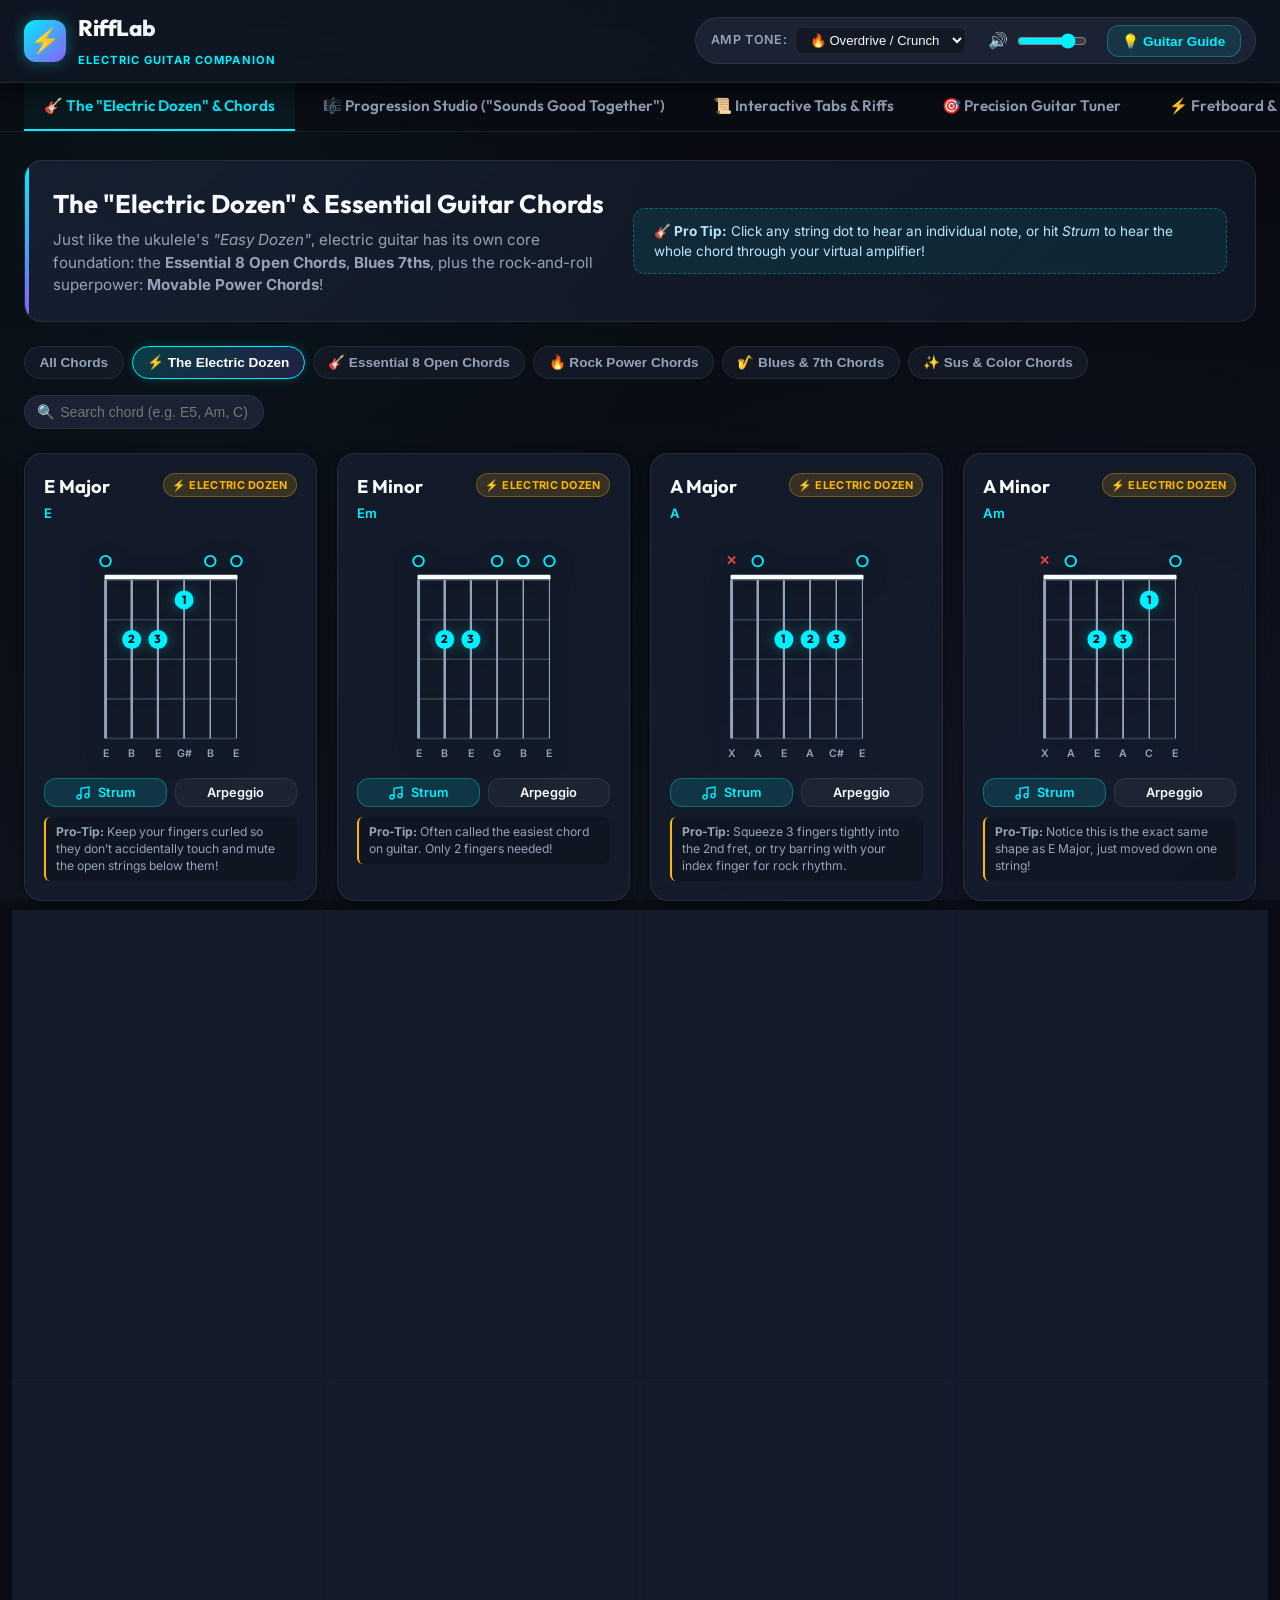
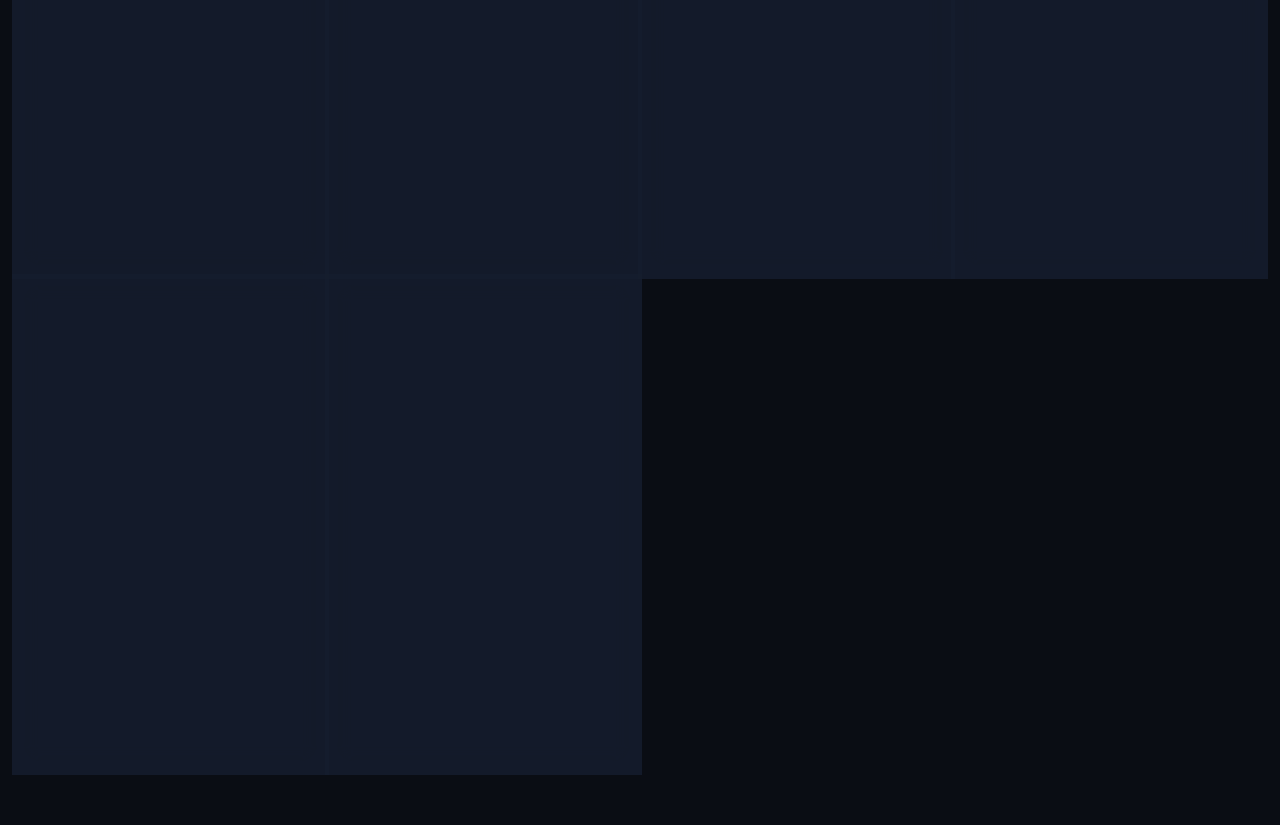
==== index.html @ b6123e8e "feat: Initial commit of RiffLab Electric Guitar Companion with chords, progressions, tabs, and tuner" ====
<!DOCTYPE html>
<html lang="en">
<head>
  <meta charset="UTF-8">
  <meta name="viewport" content="width=device-width, initial-scale=1.0">
  <title>RiffLab - Electric Guitar Companion | Chords, Progressions, Tabs & Tuner</title>
  <meta name="description" content="Interactive Electric Guitar companion for beginners. Learn the Electric Dozen, rock power chords, chord progressions, interactive tabs, and use the real-time guitar tuner.">

  <!-- Stylesheets -->
  <link rel="stylesheet" href="css/main.css">
  <link rel="stylesheet" href="css/fretboard.css">
  <link rel="stylesheet" href="css/tuner.css">
  <link rel="stylesheet" href="css/tab-player.css">

  <!-- Favicon / App Icon -->
  <link rel="icon" href="data:image/svg+xml,<svg xmlns=%22http://www.w3.org/2000/svg%22 viewBox=%220 0 100 100%22><text y=%22.9em%22 font-size=%2290%22>🎸</text></svg>">
</head>
<body>

  <!-- Top App Header / Amp Control Bar -->
  <header class="app-header">
    <div class="header-container">
      <div class="brand-group">
        <div class="brand-icon">⚡</div>
        <div class="brand-text">
          <h1>RiffLab</h1>
          <span class="brand-badge">Electric Guitar Companion</span>
        </div>
      </div>

      <!-- Virtual Amp & Sound Controls -->
      <div class="amp-control-panel">
        <div class="amp-control-item">
          <label for="amp-tone-select" class="amp-label">Amp Tone:</label>
          <select id="amp-tone-select" class="amp-select" title="Switch Guitar Sound">
            <option value="overdrive">🔥 Overdrive / Crunch</option>
            <option value="clean">✨ Clean Electric</option>
            <option value="acoustic">🪵 Acoustic Pluck</option>
          </select>
        </div>

        <div class="vol-control-item">
          <button id="btn-master-mute" class="btn-icon-mute" title="Mute Sound">🔊</button>
          <input type="range" id="master-vol-slider" min="0" max="1" step="0.05" value="0.8" class="vol-slider" title="Master Volume">
        </div>

        <button id="btn-open-theory-guide" class="header-action-btn" title="Open Electric Guitar Guide">
          💡 Guitar Guide
        </button>
      </div>
    </div>
  </header>

  <!-- Navigation Tab Bar -->
  <nav class="app-nav-bar" aria-label="Main Navigation">
    <div class="nav-container">
      <button class="nav-tab-btn active" data-target="section-chords">
        🎸 The "Electric Dozen" & Chords
      </button>
      <button class="nav-tab-btn" data-target="section-progressions">
        🎼 Progression Studio ("Sounds Good Together")
      </button>
      <button class="nav-tab-btn" data-target="section-tabs">
        📜 Interactive Tabs & Riffs
      </button>
      <button class="nav-tab-btn" data-target="section-tuner">
        🎯 Precision Guitar Tuner
      </button>
      <button class="nav-tab-btn" data-target="section-fretboard">
        ⚡ Fretboard & Pentatonic Lead
      </button>
    </div>
  </nav>

  <!-- Main Content Area -->
  <main class="app-main">

    <!-- =========================================================
         SECTION 1: CHORD LIBRARY & THE ELECTRIC DOZEN
         ========================================================= -->
    <section id="section-chords" class="app-section active">
      <div class="section-banner">
        <div class="banner-content">
          <h2>The "Electric Dozen" & Essential Guitar Chords</h2>
          <p>
            Just like the ukulele's <em>"Easy Dozen"</em>, electric guitar has its own core foundation: the <strong>Essential 8 Open Chords</strong>, <strong>Blues 7ths</strong>, plus the rock-and-roll superpower: <strong>Movable Power Chords</strong>!
          </p>
        </div>
        <div class="banner-highlight">
          <strong>🎸 Pro Tip:</strong> Click any string dot to hear an individual note, or hit <em>Strum</em> to hear the whole chord through your virtual amplifier!
        </div>
      </div>

      <!-- Filter Toolbar -->
      <div class="filter-toolbar">
        <div class="filter-chips-wrap" id="chord-filter-chips">
          <!-- Filter chips dynamically populated -->
        </div>

        <div class="search-box-wrap">
          <span class="search-icon">🔍</span>
          <input type="text" id="chord-search-input" class="search-input" placeholder="Search chord (e.g. E5, Am, C)...">
        </div>
      </div>

      <!-- Chords Grid -->
      <div class="chords-grid" id="chords-grid">
        <!-- Chord cards rendered dynamically -->
      </div>
    </section>

    <!-- =========================================================
         SECTION 2: CHORD PROGRESSION STUDIO
         ========================================================= -->
    <section id="section-progressions" class="app-section">
      <div class="section-banner">
        <div class="banner-content">
          <h2>Chord Progression Studio: "Sounds Good Together"</h2>
          <p>
            Discover why chords flow naturally into each other. Play along with drum backing beats, follow the animated strumming rhythm guide, or build your own custom hit song progression!
          </p>
        </div>
      </div>

      <div id="progression-studio-container">
        <!-- Rendered by ProgressionPlayer component -->
      </div>
    </section>

    <!-- =========================================================
         SECTION 3: INTERACTIVE TABS & RIFFS
         ========================================================= -->
    <section id="section-tabs" class="app-section">
      <div class="section-banner">
        <div class="banner-content">
          <h2>Interactive Tablature & Riff Trainer</h2>
          <p>
            Learn iconic electric guitar riffs note by note. Follow the scrolling playhead, adjust practice speed (0.5x, 0.75x, 1x), loop tricky parts, or write your own custom tabs!
          </p>
        </div>
      </div>

      <div id="tab-viewer-container">
        <!-- Rendered by TabViewer component -->
      </div>
    </section>

    <!-- =========================================================
         SECTION 4: PRECISION GUITAR TUNER
         ========================================================= -->
    <section id="section-tuner" class="app-section">
      <div class="section-banner">
        <div class="banner-content">
          <h2>Precision Guitar Tuner (Microphone & Reference Pitch)</h2>
          <p>
            Tune your electric guitar in real time using your microphone, or click any peg on the virtual headstock to tune by ear with studio reference tones.
          </p>
        </div>
      </div>

      <div id="tuner-container">
        <!-- Rendered by TunerUI component -->
      </div>
    </section>

    <!-- =========================================================
         SECTION 5: FRETBOARD & PENTATONIC LEAD
         ========================================================= -->
    <section id="section-fretboard" class="app-section">
      <div class="section-banner">
        <div class="banner-content">
          <h2>Fretboard Explorer & Minor Pentatonic Solo Visualizer</h2>
          <p>
            Explore all 22 frets on the electric guitar neck. Learn <strong>Minor Pentatonic Box 1</strong>—the single scale pattern used in 90% of classic rock solos! Click any fret to play notes instantly.
          </p>
        </div>
      </div>

      <div id="fretboard-container">
        <!-- Rendered by FretboardView component -->
      </div>
    </section>

  </main>

  <!-- Educational Guide Modal -->
  <dialog id="theory-guide-modal" class="modal-dialog">
    <div class="modal-content">
      <div class="modal-header">
        <h3>⚡ The Beginner Electric Guitar Playbook</h3>
        <button id="btn-close-modal" class="btn-close" aria-label="Close modal">✕</button>
      </div>

      <div class="guide-section">
        <h4>1. What is the "Easy Dozen" for Guitar?</h4>
        <p>
          In ukulele, the <em>"Easy Dozen"</em> teaches open chords to play thousands of songs. On guitar, the foundation is:
        </p>
        <ul>
          <li><strong>The 8 Open Foundation Chords ("The Big 8")</strong>: E Major, E Minor, A Major, A Minor, D Major, D Minor, C Major, and G Major.</li>
          <li><strong>The 4 Essential Dominant 7ths</strong>: E7, A7, D7, and B7 (the heartbeat of blues and classic rock).</li>
        </ul>
      </div>

      <div class="guide-section">
        <h4>2. The Electric Guitar Secret Weapon: Power Chords (5 Chords)</h4>
        <p>
          Unlike acoustic or ukulele, electric guitar has <strong>Power Chords (E5, A5, D5, G5, C5, F5)</strong>. They only contain the Root and 5th note (no major/minor third), which means:
        </p>
        <ul>
          <li>You only need <strong>2 fingers</strong>!</li>
          <li>They NEVER clash with distortion or overdrive.</li>
          <li>They are <strong>movable shapes</strong>: slide the same shape up and down the neck to play Green Day, AC/DC, Nirvana, and Foo Fighters instantly.</li>
        </ul>
      </div>

      <div class="guide-section">
        <h4>3. Why Chords Sound Good Together (The Roman Numeral Secret)</h4>
        <p>
          Chords work together like a story:
        </p>
        <ul>
          <li><strong>I (The Tonic / "Home")</strong>: The starting ground (e.g. G in Key of G). Feels complete and safe.</li>
          <li><strong>IV (The Subdominant / "The Journey")</strong>: Lifts energy and moves away from home (e.g. C).</li>
          <li><strong>V (The Dominant / "The Tension")</strong>: Creates a strong magnetic pull that wants to snap back Home (e.g. D).</li>
          <li><strong>vi (The Minor / "The Emotion")</strong>: Adds mystery, moodiness, and soul (e.g. Em).</li>
        </ul>
      </div>

      <div class="guide-section">
        <h4>4. How to Host on GitHub Pages</h4>
        <p>
          This entire app is 100% static HTML, CSS, and modern JavaScript modules. To host it:
        </p>
        <ul>
          <li>Push this repository to GitHub.</li>
          <li>Go to <strong>Settings → Pages</strong> in your GitHub repo.</li>
          <li>Select the <strong>main</strong> branch (root <code>/</code>) and click <strong>Save</strong>.</li>
          <li>Your app will be live worldwide in seconds!</li>
        </ul>
      </div>
    </div>
  </dialog>

  <!-- App Entry Point (ES Module) -->
  <script type="module" src="js/app.js"></script>
</body>
</html>
---- css/main.css ----
/**
 * RiffLab - Electric Guitar Companion Design System
 * Cyber-Rock Studio Dark Theme
 */

@import url('https://fonts.googleapis.com/css2?family=Outfit:wght@400;500;600;700;800&family=Inter:wght@300;400;500;600;700&display=swap');

:root {
  /* Color Palette */
  --bg-primary: #0a0d14;
  --bg-secondary: #121824;
  --bg-card: rgba(22, 30, 46, 0.85);
  --bg-card-hover: rgba(30, 41, 63, 0.95);
  --bg-glass: rgba(18, 24, 38, 0.75);
  --bg-input: #1a2233;

  --color-text-primary: #f8fafc;
  --color-text-secondary: #94a3b8;
  --color-text-muted: #64748b;

  --accent-cyan: #00f0ff;
  --accent-cyan-glow: rgba(0, 240, 255, 0.35);
  --accent-amber: #ffb703;
  --accent-amber-glow: rgba(255, 183, 3, 0.35);
  --accent-pink: #ff0055;
  --accent-purple: #8b5cf6;
  --accent-green: #10b981;
  --accent-green-glow: rgba(16, 185, 129, 0.45);

  --color-border: rgba(255, 255, 255, 0.08);
  --color-border-hover: rgba(0, 240, 255, 0.4);
  --color-border-fret: #334155;
  --color-string: #94a3b8;

  /* Typography */
  --font-display: 'Outfit', sans-serif;
  --font-body: 'Inter', sans-serif;

  /* Radii & Shadows */
  --radius-sm: 6px;
  --radius-md: 12px;
  --radius-lg: 18px;
  --radius-xl: 24px;
  --radius-pill: 9999px;

  --shadow-sm: 0 2px 8px rgba(0, 0, 0, 0.4);
  --shadow-md: 0 8px 24px rgba(0, 0, 0, 0.5);
  --shadow-lg: 0 16px 40px rgba(0, 0, 0, 0.7);
  --shadow-neon: 0 0 20px var(--accent-cyan-glow);
}

/* Reset & Base */
*, *::before, *::after {
  box-sizing: border-box;
  margin: 0;
  padding: 0;
}

body {
  font-family: var(--font-body);
  background-color: var(--bg-primary);
  color: var(--color-text-primary);
  line-height: 1.5;
  min-height: 100vh;
  background-image: 
    radial-gradient(circle at 15% 15%, rgba(0, 240, 255, 0.04) 0%, transparent 40%),
    radial-gradient(circle at 85% 85%, rgba(139, 92, 246, 0.04) 0%, transparent 40%),
    linear-gradient(180deg, #07090e 0%, #0d121c 100%);
  background-attachment: fixed;
  overflow-x: hidden;
}

/* App Header & Amp Bar */
.app-header {
  background: var(--bg-glass);
  backdrop-filter: blur(16px);
  -webkit-backdrop-filter: blur(16px);
  border-bottom: 1px solid var(--color-border);
  position: sticky;
  top: 0;
  z-index: 100;
  box-shadow: var(--shadow-md);
}

.header-container {
  max-width: 1400px;
  margin: 0 auto;
  padding: 0.75rem 1.5rem;
  display: flex;
  align-items: center;
  justify-content: space-between;
  gap: 1rem;
}

.brand-group {
  display: flex;
  align-items: center;
  gap: 0.75rem;
  text-decoration: none;
}

.brand-icon {
  width: 42px;
  height: 42px;
  background: linear-gradient(135deg, var(--accent-cyan), var(--accent-purple));
  border-radius: var(--radius-md);
  display: flex;
  align-items: center;
  justify-content: center;
  font-size: 1.5rem;
  box-shadow: 0 0 15px var(--accent-cyan-glow);
}

.brand-text h1 {
  font-family: var(--font-display);
  font-size: 1.4rem;
  font-weight: 800;
  letter-spacing: -0.02em;
  background: linear-gradient(90deg, #ffffff, #cbd5e1);
  -webkit-background-clip: text;
  -webkit-text-fill-color: transparent;
}

.brand-badge {
  font-size: 0.7rem;
  text-transform: uppercase;
  letter-spacing: 0.1em;
  font-weight: 700;
  color: var(--accent-cyan);
}

/* Amp Settings Bar */
.amp-control-panel {
  display: flex;
  align-items: center;
  gap: 1.25rem;
  background: var(--bg-input);
  padding: 0.4rem 0.9rem;
  border-radius: var(--radius-pill);
  border: 1px solid var(--color-border);
}

.amp-control-item {
  display: flex;
  align-items: center;
  gap: 0.5rem;
}

.amp-label {
  font-size: 0.78rem;
  font-weight: 600;
  color: var(--color-text-secondary);
  text-transform: uppercase;
  letter-spacing: 0.05em;
}

.amp-select {
  background: var(--bg-secondary);
  color: var(--color-text-primary);
  border: 1px solid var(--color-border);
  padding: 0.25rem 0.6rem;
  border-radius: var(--radius-sm);
  font-size: 0.82rem;
  font-weight: 500;
  cursor: pointer;
  outline: none;
}

.amp-select:focus {
  border-color: var(--accent-cyan);
}

.vol-control-item {
  display: flex;
  align-items: center;
  gap: 0.4rem;
}

.vol-slider {
  width: 70px;
  accent-color: var(--accent-cyan);
  cursor: pointer;
}

.btn-icon-mute {
  background: none;
  border: none;
  cursor: pointer;
  font-size: 1rem;
  padding: 2px;
}

.header-action-btn {
  display: flex;
  align-items: center;
  gap: 0.4rem;
  background: rgba(0, 240, 255, 0.1);
  color: var(--accent-cyan);
  border: 1px solid rgba(0, 240, 255, 0.3);
  padding: 0.45rem 0.9rem;
  border-radius: var(--radius-md);
  font-size: 0.85rem;
  font-weight: 600;
  cursor: pointer;
  transition: all 0.2s ease;
}

.header-action-btn:hover {
  background: rgba(0, 240, 255, 0.2);
  transform: translateY(-1px);
}

/* Main Navigation Tabs */
.app-nav-bar {
  background: rgba(10, 13, 20, 0.9);
  border-bottom: 1px solid var(--color-border);
}

.nav-container {
  max-width: 1400px;
  margin: 0 auto;
  padding: 0 1.5rem;
  display: flex;
  gap: 0.5rem;
  overflow-x: auto;
  scrollbar-width: none;
}

.nav-container::-webkit-scrollbar {
  display: none;
}

.nav-tab-btn {
  display: flex;
  align-items: center;
  gap: 0.5rem;
  padding: 0.85rem 1.25rem;
  background: none;
  border: none;
  border-bottom: 2px solid transparent;
  color: var(--color-text-secondary);
  font-family: var(--font-display);
  font-size: 0.95rem;
  font-weight: 600;
  cursor: pointer;
  white-space: nowrap;
  transition: all 0.2s ease;
}

.nav-tab-btn:hover {
  color: var(--color-text-primary);
  background: rgba(255, 255, 255, 0.02);
}

.nav-tab-btn.active {
  color: var(--accent-cyan);
  border-bottom-color: var(--accent-cyan);
  background: rgba(0, 240, 255, 0.05);
}

/* App Main Content Container */
.app-main {
  max-width: 1400px;
  margin: 0 auto;
  padding: 1.75rem 1.5rem 4rem;
}

/* Sections visibility */
.app-section {
  display: none;
  animation: fadeIn 0.25s ease-out;
}

.app-section.active {
  display: block;
}

@keyframes fadeIn {
  from { opacity: 0; transform: translateY(6px); }
  to { opacity: 1; transform: translateY(0); }
}

/* Section Headers */
.section-banner {
  background: linear-gradient(135deg, rgba(30, 41, 63, 0.6) 0%, rgba(18, 24, 38, 0.8) 100%);
  border: 1px solid var(--color-border);
  border-radius: var(--radius-lg);
  padding: 1.5rem 1.75rem;
  margin-bottom: 1.5rem;
  display: flex;
  align-items: center;
  justify-content: space-between;
  gap: 1.5rem;
  position: relative;
  overflow: hidden;
}

.section-banner::before {
  content: '';
  position: absolute;
  top: 0;
  left: 0;
  width: 4px;
  height: 100%;
  background: linear-gradient(180deg, var(--accent-cyan), var(--accent-purple));
}

.banner-content h2 {
  font-family: var(--font-display);
  font-size: 1.6rem;
  font-weight: 700;
  margin-bottom: 0.35rem;
}

.banner-content p {
  color: var(--color-text-secondary);
  font-size: 0.95rem;
  max-width: 800px;
}

.banner-highlight {
  background: rgba(0, 240, 255, 0.08);
  border: 1px dashed rgba(0, 240, 255, 0.3);
  border-radius: var(--radius-md);
  padding: 0.75rem 1.25rem;
  font-size: 0.85rem;
  color: #bae6fd;
  min-width: 260px;
}

/* Filter Bar & Chips */
.filter-toolbar {
  display: flex;
  flex-wrap: wrap;
  align-items: center;
  justify-content: space-between;
  gap: 1rem;
  margin-bottom: 1.5rem;
}

.filter-chips-wrap {
  display: flex;
  flex-wrap: wrap;
  gap: 0.5rem;
}

.filter-chip {
  background: var(--bg-secondary);
  border: 1px solid var(--color-border);
  color: var(--color-text-secondary);
  padding: 0.45rem 0.9rem;
  border-radius: var(--radius-pill);
  font-size: 0.85rem;
  font-weight: 600;
  cursor: pointer;
  transition: all 0.2s ease;
}

.filter-chip:hover {
  background: var(--bg-card-hover);
  color: var(--color-text-primary);
}

.filter-chip.active {
  background: linear-gradient(135deg, rgba(0, 240, 255, 0.2), rgba(139, 92, 246, 0.2));
  border-color: var(--accent-cyan);
  color: #ffffff;
  box-shadow: 0 0 10px rgba(0, 240, 255, 0.2);
}

.search-box-wrap {
  position: relative;
  min-width: 240px;
}

.search-input {
  width: 100%;
  background: var(--bg-input);
  border: 1px solid var(--color-border);
  color: var(--color-text-primary);
  padding: 0.5rem 1rem 0.5rem 2.2rem;
  border-radius: var(--radius-pill);
  font-size: 0.88rem;
  outline: none;
  transition: border-color 0.2s;
}

.search-input:focus {
  border-color: var(--accent-cyan);
}

.search-icon {
  position: absolute;
  left: 0.8rem;
  top: 50%;
  transform: translateY(-50%);
  color: var(--color-text-muted);
  font-size: 0.9rem;
}

/* Chords Grid */
.chords-grid {
  display: grid;
  grid-template-columns: repeat(auto-fill, minmax(250px, 1fr));
  gap: 1.25rem;
}

/* Chord Card */
.chord-card {
  background: var(--bg-card);
  backdrop-filter: blur(8px);
  border: 1px solid var(--color-border);
  border-radius: var(--radius-lg);
  padding: 1.2rem;
  display: flex;
  flex-direction: column;
  align-items: center;
  transition: all 0.25s cubic-bezier(0.2, 0.8, 0.2, 1);
  box-shadow: var(--shadow-sm);
  position: relative;
  cursor: pointer;
}

.chord-card:hover {
  transform: translateY(-4px);
  border-color: var(--color-border-hover);
  box-shadow: var(--shadow-md), 0 0 15px rgba(0, 240, 255, 0.15);
  background: var(--bg-card-hover);
}

.chord-card.active-strum {
  border-color: var(--accent-cyan);
  box-shadow: 0 0 25px var(--accent-cyan-glow);
  transform: scale(1.02);
}

.chord-card-header {
  width: 100%;
  display: flex;
  align-items: flex-start;
  justify-content: space-between;
  margin-bottom: 0.75rem;
}

.chord-name {
  font-family: var(--font-display);
  font-size: 1.15rem;
  font-weight: 700;
  color: var(--color-text-primary);
}

.chord-short-name {
  font-size: 0.82rem;
  color: var(--accent-cyan);
  font-weight: 600;
}

.chord-tags {
  display: flex;
  gap: 0.3rem;
  flex-wrap: wrap;
}

.badge {
  font-size: 0.68rem;
  font-weight: 700;
  padding: 0.2rem 0.5rem;
  border-radius: var(--radius-pill);
  text-transform: uppercase;
  letter-spacing: 0.03em;
}

.badge-dozen {
  background: rgba(255, 183, 3, 0.15);
  color: var(--accent-amber);
  border: 1px solid rgba(255, 183, 3, 0.3);
}

.badge-power {
  background: rgba(255, 0, 85, 0.15);
  color: var(--accent-pink);
  border: 1px solid rgba(255, 0, 85, 0.3);
}

.badge-key {
  background: rgba(0, 240, 255, 0.15);
  color: var(--accent-cyan);
  border: 1px solid rgba(0, 240, 255, 0.3);
}

.badge-difficulty {
  background: rgba(139, 92, 246, 0.15);
  color: var(--accent-purple);
  border: 1px solid rgba(139, 92, 246, 0.3);
}

.chord-svg-container {
  width: 100%;
  display: flex;
  justify-content: center;
  padding: 0.25rem 0;
}

.chord-card-footer {
  width: 100%;
  margin-top: 0.75rem;
  display: flex;
  flex-direction: column;
  gap: 0.6rem;
}

.chord-actions {
  display: flex;
  gap: 0.5rem;
}

.chord-actions .btn {
  flex: 1;
}

.chord-tip {
  font-size: 0.76rem;
  color: var(--color-text-secondary);
  line-height: 1.4;
  background: rgba(0, 0, 0, 0.2);
  padding: 0.4rem 0.6rem;
  border-radius: var(--radius-sm);
  border-left: 2px solid var(--accent-amber);
}

/* Common Button Styles */
.btn {
  display: inline-flex;
  align-items: center;
  justify-content: center;
  gap: 0.45rem;
  padding: 0.5rem 1rem;
  border-radius: var(--radius-md);
  font-family: var(--font-body);
  font-size: 0.88rem;
  font-weight: 600;
  border: 1px solid transparent;
  cursor: pointer;
  transition: all 0.2s cubic-bezier(0.2, 0.8, 0.2, 1);
  outline: none;
}

.btn:active {
  transform: scale(0.97);
}

.btn-primary {
  background: linear-gradient(135deg, var(--accent-cyan), #0284c7);
  color: #031326;
  font-weight: 700;
  box-shadow: 0 4px 15px rgba(0, 240, 255, 0.3);
}

.btn-primary:hover {
  filter: brightness(1.1);
  box-shadow: 0 6px 20px rgba(0, 240, 255, 0.45);
}

.btn-danger {
  background: linear-gradient(135deg, #ef4444, #b91c1c);
  color: #ffffff;
  box-shadow: 0 4px 15px rgba(239, 68, 68, 0.3);
}

.btn-outline {
  background: rgba(255, 255, 255, 0.04);
  border-color: var(--color-border);
  color: var(--color-text-primary);
}

.btn-outline:hover {
  background: rgba(255, 255, 255, 0.08);
  border-color: var(--accent-cyan);
}

.btn-sm {
  padding: 0.35rem 0.75rem;
  font-size: 0.8rem;
}

.btn-lg {
  padding: 0.75rem 1.5rem;
  font-size: 1rem;
}

.btn-xs {
  padding: 0.2rem 0.5rem;
  font-size: 0.72rem;
  border-radius: var(--radius-sm);
}

.btn-strum {
  background: rgba(0, 240, 255, 0.12);
  color: var(--accent-cyan);
  border-color: rgba(0, 240, 255, 0.3);
}

.btn-strum:hover {
  background: rgba(0, 240, 255, 0.25);
  box-shadow: 0 0 10px rgba(0, 240, 255, 0.3);
}

/* Modal Dialog */
.modal-dialog {
  background: var(--bg-secondary);
  color: var(--color-text-primary);
  border: 1px solid var(--color-border);
  border-radius: var(--radius-xl);
  padding: 0;
  max-width: 720px;
  width: 90%;
  margin: auto;
  box-shadow: var(--shadow-lg);
  outline: none;
}

.modal-dialog::backdrop {
  background: rgba(5, 8, 14, 0.8);
  backdrop-filter: blur(8px);
}

.modal-content {
  padding: 2rem;
  max-height: 80vh;
  overflow-y: auto;
}

.modal-header {
  display: flex;
  justify-content: space-between;
  align-items: center;
  margin-bottom: 1.5rem;
  border-bottom: 1px solid var(--color-border);
  padding-bottom: 1rem;
}

.modal-header h3 {
  font-family: var(--font-display);
  font-size: 1.4rem;
}

.btn-close {
  background: none;
  border: none;
  color: var(--color-text-muted);
  font-size: 1.4rem;
  cursor: pointer;
}

.guide-section {
  margin-bottom: 1.5rem;
}

.guide-section h4 {
  font-family: var(--font-display);
  color: var(--accent-cyan);
  font-size: 1.1rem;
  margin-bottom: 0.5rem;
}

.guide-section p, .guide-section li {
  color: var(--color-text-secondary);
  font-size: 0.92rem;
  margin-bottom: 0.5rem;
}

.guide-section ul {
  padding-left: 1.25rem;
}

/* Empty state */
.empty-state {
  grid-column: 1 / -1;
  text-align: center;
  padding: 3rem 1rem;
  color: var(--color-text-muted);
  background: var(--bg-card);
  border: 1px dashed var(--color-border);
  border-radius: var(--radius-lg);
}

/* Responsive adjustments */
@media (max-width: 900px) {
  .header-container {
    flex-direction: column;
    align-items: stretch;
  }
  .amp-control-panel {
    justify-content: space-between;
  }
  .section-banner {
    flex-direction: column;
    align-items: stretch;
  }
}
---- css/fretboard.css ----
/**
 * Fretboard & Chord SVG Styling
 */

/* Chord SVG Styles */
.chord-svg {
  width: 100%;
  max-width: 190px;
  height: auto;
  overflow: visible;
  filter: drop-shadow(0 4px 10px rgba(0, 0, 0, 0.4));
  user-select: none;
}

.fret-num-label {
  fill: var(--accent-cyan);
  font-family: var(--font-display);
  font-size: 11px;
  font-weight: 700;
}

.mute-indicator {
  fill: #ef4444;
  font-size: 12px;
  font-weight: 700;
}

.open-indicator {
  fill: none;
  stroke: var(--accent-cyan);
  stroke-width: 1.8;
  cursor: pointer;
  transition: all 0.2s;
}

.open-indicator:hover {
  fill: var(--accent-cyan);
}

.string-line {
  transition: stroke 0.2s;
}

.dot-group {
  cursor: pointer;
}

.finger-dot {
  fill: var(--accent-cyan);
  filter: drop-shadow(0 0 6px var(--accent-cyan-glow));
  transition: transform 0.2s, fill 0.2s;
}

.dot-group:hover .finger-dot {
  fill: #38bdf8;
  transform: scale(1.15);
  transform-origin: center;
}

.root-dot {
  fill: var(--accent-amber);
  filter: drop-shadow(0 0 8px var(--accent-amber-glow));
}

.dot-label {
  fill: #031326;
  font-family: var(--font-display);
  font-size: 11px;
  font-weight: 800;
  pointer-events: none;
}

.bottom-note-label {
  fill: var(--color-text-secondary);
  font-family: var(--font-body);
  font-size: 10px;
  font-weight: 600;
}

.pulse-pluck {
  animation: pluckGlow 0.3s ease-out;
}

@keyframes pluckGlow {
  0% { transform: scale(1.35); fill: #ffffff; }
  100% { transform: scale(1); }
}

/* Fretboard Studio Styles */
.fretboard-studio-wrapper {
  background: var(--bg-card);
  border: 1px solid var(--color-border);
  border-radius: var(--radius-xl);
  padding: 1.5rem;
  box-shadow: var(--shadow-md);
}

.fretboard-controls {
  display: flex;
  flex-wrap: wrap;
  gap: 1.5rem;
  margin-bottom: 1.25rem;
}

.fretboard-controls .control-item {
  display: flex;
  flex-direction: column;
  gap: 0.4rem;
}

.fretboard-tip-card {
  background: linear-gradient(135deg, rgba(0, 240, 255, 0.08), rgba(139, 92, 246, 0.08));
  border: 1px solid rgba(0, 240, 255, 0.2);
  border-radius: var(--radius-md);
  padding: 1rem 1.25rem;
  margin-bottom: 1.5rem;
}

.fretboard-tip-card h4 {
  color: var(--accent-cyan);
  font-family: var(--font-display);
  font-size: 1rem;
  margin-bottom: 0.25rem;
}

.fretboard-tip-card p {
  color: var(--color-text-secondary);
  font-size: 0.88rem;
}

.fretboard-scroll-wrap {
  overflow-x: auto;
  padding-bottom: 1rem;
  scrollbar-width: thin;
  scrollbar-color: var(--accent-cyan) var(--bg-secondary);
}

.fretboard-neck {
  min-width: 960px;
  background: linear-gradient(180deg, #1c1917 0%, #292524 50%, #1c1917 100%);
  border-top: 2px solid #57534e;
  border-bottom: 2px solid #57534e;
  border-radius: var(--radius-md);
  box-shadow: inset 0 0 20px rgba(0, 0, 0, 0.8), var(--shadow-md);
  padding: 0.5rem 0 1rem;
  position: relative;
  user-select: none;
}

.fret-number-row {
  display: flex;
  margin-bottom: 0.5rem;
  border-bottom: 1px dashed rgba(255, 255, 255, 0.1);
  padding-bottom: 0.3rem;
}

.fret-num-col {
  flex: 1;
  text-align: center;
  font-size: 0.78rem;
  font-weight: 700;
  color: var(--color-text-muted);
  font-family: var(--font-display);
}

.open-col-header {
  flex: 0 0 65px;
  color: var(--accent-cyan);
}

.fret-string-row {
  display: flex;
  height: 44px;
  position: relative;
  align-items: center;
}

/* Horizontal string metal wire */
.fret-string-row::before {
  content: '';
  position: absolute;
  top: 50%;
  left: 0;
  right: 0;
  height: 2px;
  background: linear-gradient(90deg, #94a3b8, #cbd5e1, #94a3b8);
  box-shadow: 0 1px 3px rgba(0, 0, 0, 0.6);
  z-index: 1;
  pointer-events: none;
}

.fret-cell {
  flex: 1;
  height: 100%;
  border-right: 3px solid #78716c; /* Fret wire */
  position: relative;
  display: flex;
  align-items: center;
  justify-content: center;
  cursor: pointer;
  transition: background 0.15s;
}

.fret-cell:hover {
  background: rgba(255, 255, 255, 0.05);
}

.fret-0-nut {
  flex: 0 0 65px;
  border-right: 6px solid #e2e8f0; /* Bone Nut */
  background: rgba(0, 0, 0, 0.3);
}

.fret-inlay-dot {
  position: absolute;
  width: 12px;
  height: 12px;
  background: rgba(255, 255, 255, 0.2);
  border-radius: 50%;
  z-index: 0;
  pointer-events: none;
}

.fret-inlay-dot.double-dot {
  width: 10px;
  height: 10px;
}

.fret-note-marker {
  width: 28px;
  height: 28px;
  border-radius: 50%;
  display: flex;
  align-items: center;
  justify-content: center;
  font-family: var(--font-display);
  font-size: 0.75rem;
  font-weight: 800;
  z-index: 3;
  box-shadow: 0 2px 8px rgba(0, 0, 0, 0.5);
  transition: transform 0.2s cubic-bezier(0.2, 0.8, 0.2, 1);
  background: #334155;
  color: #ffffff;
}

.fret-cell:hover .fret-note-marker {
  transform: scale(1.2);
}

.pentatonic-marker {
  background: linear-gradient(135deg, var(--accent-cyan), #0284c7);
  color: #031326;
  box-shadow: 0 0 10px var(--accent-cyan-glow);
}

.root-marker {
  background: linear-gradient(135deg, var(--accent-amber), #ea580c);
  color: #031326;
  box-shadow: 0 0 12px var(--accent-amber-glow);
}

.fret-plucked {
  animation: fretPulse 0.3s ease-out;
}

@keyframes fretPulse {
  0% { background: rgba(0, 240, 255, 0.4); }
  100% { background: transparent; }
}
---- css/tuner.css ----
/**
 * Precision Guitar Tuner & Reference Tones Styling
 */

.tuner-wrapper {
  background: var(--bg-card);
  border: 1px solid var(--color-border);
  border-radius: var(--radius-xl);
  padding: 2rem;
  box-shadow: var(--shadow-md);
}

.tuner-header {
  display: flex;
  flex-wrap: wrap;
  align-items: center;
  justify-content: space-between;
  gap: 1.25rem;
  margin-bottom: 2rem;
}

.tuner-preset-group {
  display: flex;
  align-items: center;
  gap: 0.75rem;
}

.tuner-preset-group .form-select {
  background: var(--bg-input);
  color: var(--color-text-primary);
  border: 1px solid var(--color-border);
  padding: 0.55rem 1rem;
  border-radius: var(--radius-md);
  font-size: 0.95rem;
  font-weight: 600;
  outline: none;
}

.tuner-preset-group .form-select:focus {
  border-color: var(--accent-cyan);
}

/* Tuner Gauge Card */
.tuner-meter-container {
  display: flex;
  justify-content: center;
  margin-bottom: 2.5rem;
}

.tuner-gauge-card {
  background: radial-gradient(circle at 50% 30%, rgba(30, 41, 63, 0.9) 0%, rgba(15, 23, 42, 0.95) 100%);
  border: 2px solid var(--color-border);
  border-radius: var(--radius-xl);
  padding: 2.5rem 2rem 2rem;
  max-width: 580px;
  width: 100%;
  text-align: center;
  box-shadow: var(--shadow-lg), inset 0 0 30px rgba(0, 0, 0, 0.6);
  position: relative;
  transition: border-color 0.3s;
}

/* In Tune Celebration Badge */
.in-tune-badge {
  position: absolute;
  top: 1rem;
  left: 50%;
  transform: translateX(-50%) scale(0.9);
  background: linear-gradient(135deg, var(--accent-green), #059669);
  color: #022c22;
  font-family: var(--font-display);
  font-size: 0.82rem;
  font-weight: 800;
  padding: 0.35rem 1rem;
  border-radius: var(--radius-pill);
  box-shadow: 0 0 20px var(--accent-green-glow);
  opacity: 0;
  pointer-events: none;
  transition: all 0.3s cubic-bezier(0.2, 0.8, 0.2, 1);
}

.in-tune-badge.active {
  opacity: 1;
  transform: translateX(-50%) scale(1);
  animation: inTunePulse 1s infinite alternate;
}

@keyframes inTunePulse {
  0% { box-shadow: 0 0 15px var(--accent-green-glow); }
  100% { box-shadow: 0 0 35px var(--accent-green-glow), 0 0 60px rgba(16, 185, 129, 0.3); }
}

.tuner-note-display {
  display: flex;
  align-items: flex-start;
  justify-content: center;
  margin-bottom: 0.5rem;
}

.detected-note-letter {
  font-family: var(--font-display);
  font-size: 5rem;
  font-weight: 900;
  line-height: 1;
  background: linear-gradient(180deg, #ffffff 0%, #cbd5e1 100%);
  -webkit-background-clip: text;
  -webkit-text-fill-color: transparent;
  min-width: 120px;
}

.detected-octave {
  font-family: var(--font-display);
  font-size: 2rem;
  font-weight: 700;
  color: var(--accent-cyan);
  margin-top: 0.4rem;
}

.freq-info-row {
  display: flex;
  justify-content: center;
  gap: 1.5rem;
  margin-bottom: 2rem;
  font-size: 0.92rem;
  color: var(--color-text-secondary);
}

.freq-text {
  font-weight: 700;
  color: var(--accent-cyan);
}

.target-freq-text {
  color: var(--color-text-muted);
}

/* Meter Scale & Needle */
.meter-scale-wrap {
  position: relative;
  margin-bottom: 1.75rem;
  padding: 0 1rem;
}

.meter-scale-ticks {
  display: flex;
  justify-content: space-between;
  margin-bottom: 0.6rem;
  font-size: 0.75rem;
  font-weight: 700;
  color: var(--color-text-muted);
}

.tick-center {
  color: var(--accent-green);
}

.meter-track {
  width: 100%;
  height: 12px;
  background: #0f172a;
  border-radius: var(--radius-pill);
  position: relative;
  box-shadow: inset 0 2px 6px rgba(0, 0, 0, 0.8);
  display: flex;
  align-items: center;
  justify-content: center;
  border: 1px solid var(--color-border);
}

.meter-center-line {
  position: absolute;
  width: 3px;
  height: 24px;
  background: var(--accent-green);
  box-shadow: 0 0 10px var(--accent-green-glow);
  z-index: 1;
}

.meter-needle {
  position: absolute;
  width: 6px;
  height: 28px;
  background: var(--accent-cyan);
  border-radius: var(--radius-pill);
  box-shadow: 0 0 12px var(--accent-cyan-glow);
  z-index: 2;
  transition: transform 0.08s ease-out, background 0.2s;
}

.meter-needle.in-tune {
  background: var(--accent-green);
  box-shadow: 0 0 20px var(--accent-green-glow);
  width: 8px;
}

.cents-readout {
  margin-top: 0.75rem;
  font-family: var(--font-display);
  font-size: 1.25rem;
  font-weight: 700;
  color: var(--color-text-primary);
}

/* Input Level */
.input-level-bar-wrap {
  display: flex;
  align-items: center;
  gap: 0.75rem;
  max-width: 300px;
  margin: 0 auto;
}

.level-label {
  font-size: 0.75rem;
  color: var(--color-text-muted);
  font-weight: 600;
  text-transform: uppercase;
}

.level-bar-track {
  flex: 1;
  height: 6px;
  background: #0f172a;
  border-radius: var(--radius-pill);
  overflow: hidden;
  border: 1px solid var(--color-border);
}

.level-bar-fill {
  height: 100%;
  width: 0%;
  background: linear-gradient(90deg, var(--accent-cyan), var(--accent-green));
  transition: width 0.08s ease-out;
}

/* Reference Tones Headstock Section */
.reference-tones-section {
  border-top: 1px solid var(--color-border);
  padding-top: 1.5rem;
}

.section-title-wrap {
  margin-bottom: 1.25rem;
}

.section-title-wrap h3 {
  font-family: var(--font-display);
  font-size: 1.2rem;
  font-weight: 700;
  margin-bottom: 0.2rem;
}

.section-title-wrap p {
  color: var(--color-text-secondary);
  font-size: 0.88rem;
}

.headstock-pegs-grid {
  display: grid;
  grid-template-columns: repeat(auto-fit, minmax(170px, 1fr));
  gap: 1rem;
}

.peg-button {
  background: var(--bg-secondary);
  border: 1px solid var(--color-border);
  border-radius: var(--radius-lg);
  padding: 1rem 0.75rem;
  display: flex;
  flex-direction: column;
  align-items: center;
  gap: 0.3rem;
  cursor: pointer;
  transition: all 0.2s cubic-bezier(0.2, 0.8, 0.2, 1);
}

.peg-button:hover {
  background: var(--bg-card-hover);
  border-color: var(--accent-cyan);
  transform: translateY(-2px);
  box-shadow: 0 4px 15px rgba(0, 240, 255, 0.15);
}

.peg-button.active-playing {
  border-color: var(--accent-amber);
  background: rgba(255, 183, 3, 0.1);
  box-shadow: 0 0 20px var(--accent-amber-glow);
  transform: scale(1.04);
}

.peg-string-label {
  font-size: 0.72rem;
  color: var(--color-text-muted);
  font-weight: 600;
  text-transform: uppercase;
}

.peg-note {
  font-family: var(--font-display);
  font-size: 1.75rem;
  font-weight: 800;
  color: var(--color-text-primary);
}

.peg-freq {
  font-size: 0.78rem;
  color: var(--accent-cyan);
  font-weight: 600;
}

.peg-play-hint {
  font-size: 0.72rem;
  color: var(--color-text-secondary);
  margin-top: 0.2rem;
}
---- css/tab-player.css ----
/**
 * Tab Player & Chord Progression Studio Styling
 */

/* Progression Studio Styles */
.progression-studio-wrapper {
  background: var(--bg-card);
  border: 1px solid var(--color-border);
  border-radius: var(--radius-xl);
  padding: 1.75rem;
  box-shadow: var(--shadow-md);
}

.studio-header {
  display: flex;
  flex-wrap: wrap;
  align-items: center;
  justify-content: space-between;
  gap: 1.25rem;
  margin-bottom: 1.5rem;
}

.preset-selector-group {
  display: flex;
  align-items: center;
  gap: 0.75rem;
  min-width: 320px;
}

.form-label {
  font-size: 0.85rem;
  font-weight: 600;
  color: var(--color-text-secondary);
  white-space: nowrap;
}

.form-select {
  background: var(--bg-input);
  color: var(--color-text-primary);
  border: 1px solid var(--color-border);
  padding: 0.5rem 0.9rem;
  border-radius: var(--radius-md);
  font-size: 0.9rem;
  font-weight: 600;
  outline: none;
  width: 100%;
}

.form-select:focus {
  border-color: var(--accent-cyan);
}

.form-select-sm {
  padding: 0.35rem 0.65rem;
  font-size: 0.82rem;
}

.transport-controls {
  display: flex;
  flex-wrap: wrap;
  align-items: center;
  gap: 1rem;
}

.tempo-control-group {
  display: flex;
  flex-direction: column;
  gap: 0.2rem;
}

.tempo-label {
  font-size: 0.78rem;
  font-weight: 600;
  color: var(--color-text-secondary);
}

.slider {
  accent-color: var(--accent-cyan);
  cursor: pointer;
}

/* Rhythm & Strum Guide Bar */
.rhythm-guide-card {
  background: var(--bg-secondary);
  border: 1px solid var(--color-border);
  border-radius: var(--radius-lg);
  padding: 1rem 1.25rem;
  margin-bottom: 1.5rem;
}

.rhythm-guide-header {
  display: flex;
  justify-content: space-between;
  align-items: center;
  margin-bottom: 0.75rem;
}

.rhythm-info {
  display: flex;
  align-items: center;
  gap: 0.6rem;
}

.numerals-badge {
  font-family: var(--font-display);
  font-size: 0.9rem;
  font-weight: 700;
  color: var(--accent-amber);
}

.strum-guide-legend {
  display: flex;
  gap: 1rem;
  font-size: 0.78rem;
  color: var(--color-text-muted);
}

.arrow-icon {
  color: var(--accent-cyan);
  font-weight: 900;
}

.beat-dots-container {
  display: flex;
  gap: 0.75rem;
}

.beat-box {
  flex: 1;
  background: var(--bg-input);
  border: 1px solid var(--color-border);
  border-radius: var(--radius-md);
  padding: 0.6rem 0.4rem;
  text-align: center;
  display: flex;
  flex-direction: column;
  align-items: center;
  gap: 0.2rem;
  transition: all 0.15s ease-out;
}

.beat-box.current {
  background: rgba(0, 240, 255, 0.2);
  border-color: var(--accent-cyan);
  box-shadow: 0 0 15px var(--accent-cyan-glow);
  transform: translateY(-2px);
}

.beat-number {
  font-size: 0.72rem;
  font-weight: 600;
  color: var(--color-text-muted);
}

.beat-box.current .beat-number {
  color: var(--accent-cyan);
}

.beat-strum-arrow {
  font-size: 1.2rem;
  font-weight: 800;
  color: var(--color-text-primary);
}

/* Progression Cards Grid */
.progression-cards-grid {
  display: grid;
  grid-template-columns: repeat(auto-fit, minmax(170px, 1fr));
  gap: 1rem;
  margin-bottom: 1.75rem;
}

.progression-chord-item {
  background: var(--bg-secondary);
  border: 2px solid var(--color-border);
  border-radius: var(--radius-lg);
  padding: 0.9rem 0.75rem;
  display: flex;
  flex-direction: column;
  align-items: center;
  position: relative;
  cursor: pointer;
  transition: all 0.2s cubic-bezier(0.2, 0.8, 0.2, 1);
}

.progression-chord-item:hover {
  border-color: var(--color-border-hover);
  background: var(--bg-card-hover);
}

.progression-chord-item.active-beat {
  border-color: var(--accent-cyan);
  background: rgba(0, 240, 255, 0.08);
  box-shadow: 0 0 20px var(--accent-cyan-glow);
  transform: scale(1.04);
}

.step-num {
  position: absolute;
  top: 0.4rem;
  left: 0.5rem;
  font-size: 0.68rem;
  font-weight: 700;
  color: var(--color-text-muted);
}

.progression-chord-name {
  font-family: var(--font-display);
  font-size: 1.25rem;
  font-weight: 800;
  color: var(--color-text-primary);
  margin-bottom: 0.2rem;
}

.progression-svg-wrap {
  width: 100%;
  display: flex;
  justify-content: center;
}

.btn-strum-single {
  margin-top: 0.4rem;
  background: rgba(255, 255, 255, 0.06);
  color: var(--color-text-secondary);
}

/* Custom Progression Builder */
.custom-builder-section {
  background: var(--bg-secondary);
  border: 1px dashed var(--accent-cyan);
  border-radius: var(--radius-lg);
  padding: 1.25rem;
  margin-bottom: 1.75rem;
}

.custom-builder-header h4 {
  font-family: var(--font-display);
  font-size: 1.05rem;
  color: var(--accent-cyan);
}

.custom-builder-header p {
  font-size: 0.82rem;
  color: var(--color-text-secondary);
  margin-bottom: 0.75rem;
}

.custom-chord-palette {
  display: flex;
  flex-wrap: wrap;
  gap: 0.4rem;
  margin-bottom: 1rem;
}

.custom-sequence-bar {
  display: flex;
  align-items: center;
  gap: 0.75rem;
  flex-wrap: wrap;
  background: var(--bg-input);
  padding: 0.6rem 1rem;
  border-radius: var(--radius-md);
}

.custom-sequence-list {
  display: flex;
  align-items: center;
  gap: 0.4rem;
  flex-wrap: wrap;
}

.custom-chord-pill {
  background: rgba(0, 240, 255, 0.15);
  border: 1px solid var(--accent-cyan);
  color: #ffffff;
  padding: 0.2rem 0.6rem;
  border-radius: var(--radius-pill);
  font-size: 0.82rem;
  font-weight: 700;
}

/* Theory & Songs Grid */
.theory-and-songs-grid {
  display: grid;
  grid-template-columns: 1fr 1fr;
  gap: 1.25rem;
}

@media (max-width: 768px) {
  .theory-and-songs-grid {
    grid-template-columns: 1fr;
  }
}

.info-card {
  background: var(--bg-secondary);
  border: 1px solid var(--color-border);
  border-radius: var(--radius-lg);
  padding: 1.25rem;
}

.info-card h4 {
  font-family: var(--font-display);
  font-size: 1rem;
  margin-bottom: 0.5rem;
}

.theory-card h4 {
  color: var(--accent-amber);
}

.songs-card h4 {
  color: var(--accent-cyan);
}

.songs-list {
  padding-left: 1.2rem;
  font-size: 0.88rem;
  color: var(--color-text-secondary);
}

.songs-list li {
  margin-bottom: 0.35rem;
}

/* =========================================================
   TAB VIEWER STYLES
   ========================================================= */
.tab-player-wrapper {
  background: var(--bg-card);
  border: 1px solid var(--color-border);
  border-radius: var(--radius-xl);
  padding: 1.75rem;
  box-shadow: var(--shadow-md);
}

.tab-header {
  display: flex;
  flex-wrap: wrap;
  align-items: center;
  justify-content: space-between;
  gap: 1.25rem;
  margin-bottom: 1.5rem;
}

.tab-selector-group {
  min-width: 320px;
}

.tab-transport {
  display: flex;
  flex-wrap: wrap;
  align-items: center;
  gap: 0.75rem;
}

.speed-control-group {
  display: flex;
  align-items: center;
  gap: 0.4rem;
  background: var(--bg-input);
  padding: 0.2rem 0.5rem;
  border-radius: var(--radius-md);
  border: 1px solid var(--color-border);
}

.control-label {
  font-size: 0.78rem;
  font-weight: 600;
  color: var(--color-text-secondary);
}

.btn-group {
  display: flex;
  gap: 2px;
}

.btn-speed.active {
  background: var(--accent-cyan);
  color: #031326;
  font-weight: 700;
}

/* Tab Info Card */
.tab-info-card {
  background: var(--bg-secondary);
  border: 1px solid var(--color-border);
  border-radius: var(--radius-lg);
  padding: 1.25rem;
  margin-bottom: 1.5rem;
}

.tab-info-main {
  display: flex;
  align-items: center;
  gap: 0.75rem;
  flex-wrap: wrap;
  margin-bottom: 0.4rem;
}

.tab-info-main h3 {
  font-family: var(--font-display);
  font-size: 1.25rem;
  font-weight: 700;
}

.tab-artist {
  color: var(--color-text-muted);
  font-size: 0.9rem;
}

.tab-desc {
  color: var(--color-text-secondary);
  font-size: 0.9rem;
  margin-bottom: 0.5rem;
}

.tab-tip-badge {
  background: rgba(0, 240, 255, 0.08);
  border-left: 3px solid var(--accent-cyan);
  padding: 0.4rem 0.75rem;
  font-size: 0.85rem;
  color: #e0f2fe;
  border-radius: 0 var(--radius-sm) var(--radius-sm) 0;
}

/* Tab Sheet Rendering */
.tab-sheet-scroll-container {
  overflow-x: auto;
  padding: 1.5rem 0.5rem;
  margin-bottom: 1.5rem;
  background: #090d16;
  border: 1px solid var(--color-border);
  border-radius: var(--radius-lg);
  box-shadow: inset 0 0 20px rgba(0, 0, 0, 0.8);
  scrollbar-width: thin;
  scrollbar-color: var(--accent-cyan) var(--bg-secondary);
}

.tab-sheet {
  display: flex;
  align-items: stretch;
  min-width: 700px;
  position: relative;
}

.tab-string-labels {
  display: flex;
  flex-direction: column;
  justify-content: space-between;
  width: 40px;
  padding: 0.5rem 0.25rem 0.5rem 0.75rem;
  border-right: 2px solid #475569;
}

.tab-line-label {
  height: 32px;
  display: flex;
  align-items: center;
  font-family: var(--font-display);
  font-size: 0.95rem;
  font-weight: 800;
  color: var(--accent-cyan);
}

.tab-columns-container {
  display: flex;
  flex: 1;
  padding: 0.5rem 0.5rem;
}

.tab-column {
  display: flex;
  flex-direction: column;
  justify-content: space-between;
  min-width: 46px;
  padding: 0 4px;
  cursor: pointer;
  border-radius: var(--radius-sm);
  transition: background 0.1s;
  position: relative;
}

.tab-column:hover {
  background: rgba(255, 255, 255, 0.05);
}

.tab-column.active-col {
  background: rgba(0, 240, 255, 0.15);
  box-shadow: 0 0 15px rgba(0, 240, 255, 0.25);
}

.tab-column.active-col::after {
  content: '';
  position: absolute;
  top: 0;
  bottom: 0;
  left: 50%;
  width: 2px;
  background: var(--accent-cyan);
  box-shadow: 0 0 8px var(--accent-cyan);
  pointer-events: none;
}

.tab-note-slot {
  height: 32px;
  display: flex;
  align-items: center;
  justify-content: center;
  position: relative;
}

/* Horizontal string wire behind the note */
.tab-note-slot::before {
  content: '';
  position: absolute;
  left: -4px;
  right: -4px;
  top: 50%;
  height: 1px;
  background: #334155;
  z-index: 0;
}

.fret-badge {
  background: #1e293b;
  color: #ffffff;
  border: 1px solid var(--accent-cyan);
  border-radius: var(--radius-sm);
  padding: 0.1rem 0.4rem;
  font-family: var(--font-display);
  font-size: 0.9rem;
  font-weight: 800;
  z-index: 1;
  box-shadow: 0 2px 5px rgba(0, 0, 0, 0.5);
}

.tab-column.active-col .fret-badge {
  background: var(--accent-cyan);
  color: #031326;
  box-shadow: 0 0 10px var(--accent-cyan-glow);
  transform: scale(1.15);
}

.empty-line {
  color: transparent;
  user-select: none;
}

/* Custom Tab creator accordion */
.tab-creator-accordion {
  border-top: 1px solid var(--color-border);
  padding-top: 1rem;
}

.details-card {
  background: var(--bg-secondary);
  border: 1px solid var(--color-border);
  border-radius: var(--radius-md);
  padding: 0.75rem 1rem;
}

.details-summary {
  font-weight: 600;
  cursor: pointer;
  color: var(--color-text-secondary);
}

.details-summary:hover {
  color: var(--color-text-primary);
}

.custom-tab-input-wrap {
  margin-top: 0.75rem;
  display: flex;
  flex-direction: column;
  gap: 0.5rem;
}

.custom-tab-input-wrap textarea {
  background: var(--bg-input);
  color: var(--color-text-primary);
  border: 1px solid var(--color-border);
  border-radius: var(--radius-md);
  padding: 0.5rem;
  font-family: monospace;
  font-size: 0.85rem;
}
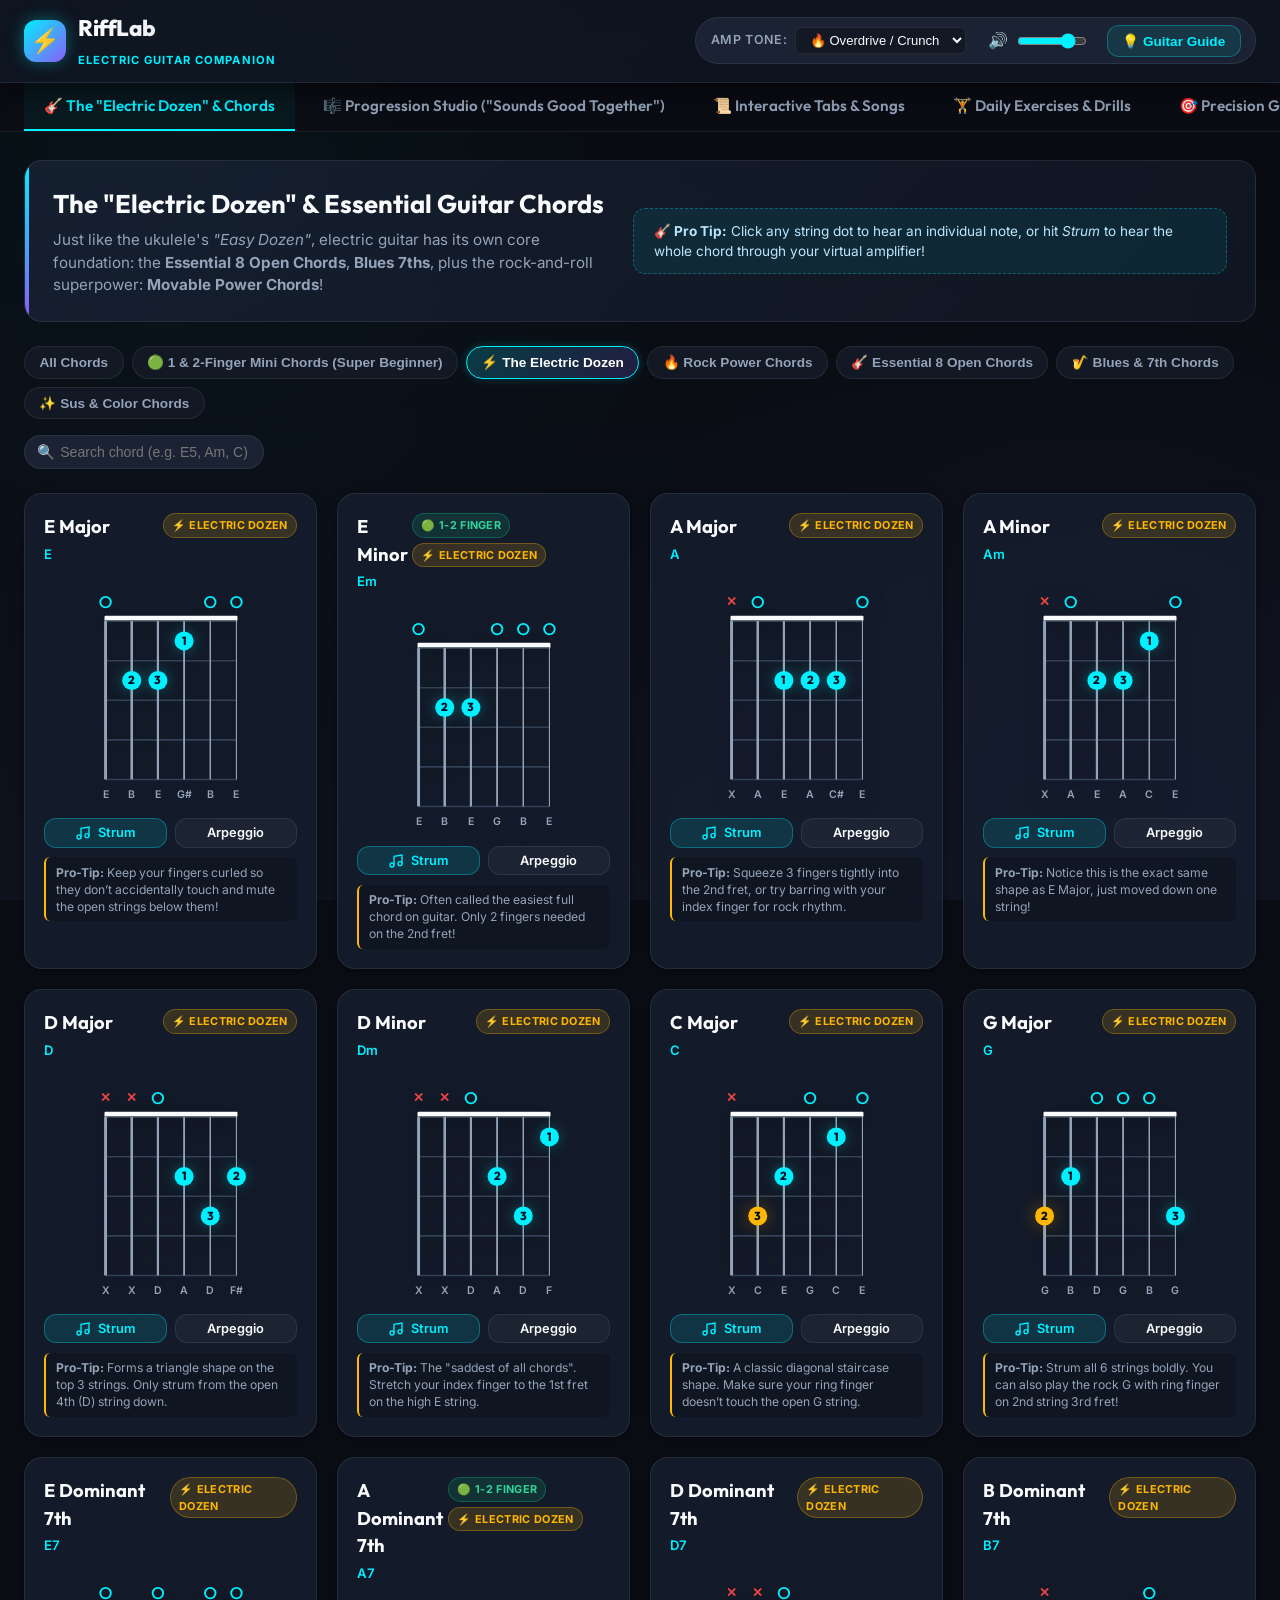
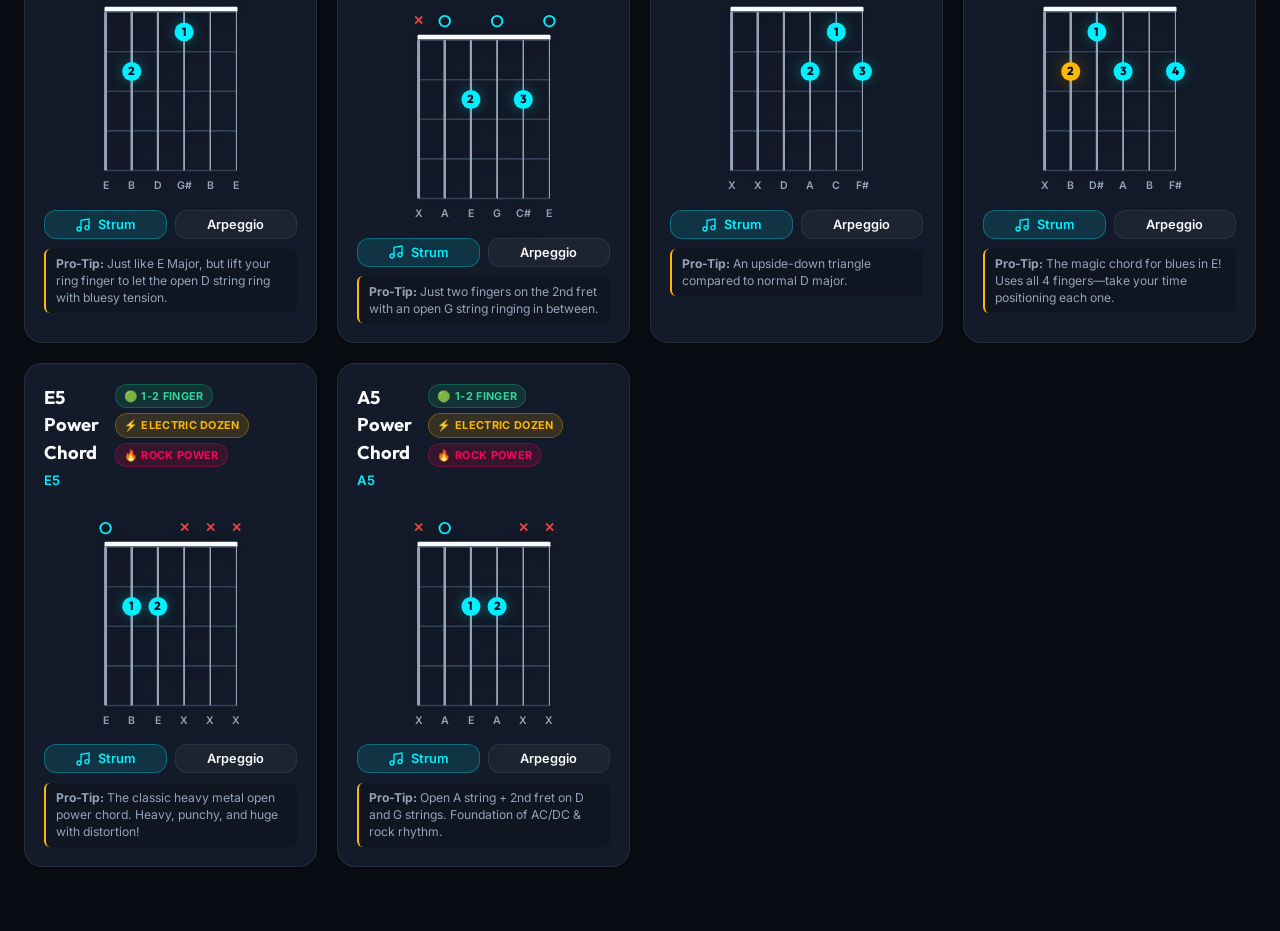
==== commit bb664457: "feat: Add Daily Beginner Exercises & Practice Gym (Spider walks, picking drills, chord switching, le" ====
--- a/index.html
+++ b/index.html
@@ -11,6 +11,7 @@
   <link rel="stylesheet" href="css/fretboard.css">
   <link rel="stylesheet" href="css/tuner.css">
   <link rel="stylesheet" href="css/tab-player.css">
+  <link rel="stylesheet" href="css/exercises.css">
 
   <!-- Favicon / App Icon -->
   <link rel="icon" href="data:image/svg+xml,<svg xmlns=%22http://www.w3.org/2000/svg%22 viewBox=%220 0 100 100%22><text y=%22.9em%22 font-size=%2290%22>🎸</text></svg>">
@@ -61,7 +62,10 @@
         🎼 Progression Studio ("Sounds Good Together")
       </button>
       <button class="nav-tab-btn" data-target="section-tabs">
-        📜 Interactive Tabs & Riffs
+        📜 Interactive Tabs & Songs
+      </button>
+      <button class="nav-tab-btn" data-target="section-exercises">
+        🏋️ Daily Exercises & Drills
       </button>
       <button class="nav-tab-btn" data-target="section-tuner">
         🎯 Precision Guitar Tuner
@@ -146,7 +150,28 @@
     </section>
 
     <!-- =========================================================
-         SECTION 4: PRECISION GUITAR TUNER
+         SECTION 4: DAILY BEGINNER EXERCISES & PRACTICE ROUTINES
+         ========================================================= -->
+    <section id="section-exercises" class="app-section">
+      <div class="section-banner">
+        <div class="banner-content">
+          <h2>🏋️ Daily Beginner Exercises & Practice Gym</h2>
+          <p>
+            Build lightning-fast muscle memory, clean finger independence, speed, and smooth chord switches with 3-minute daily focused workouts!
+          </p>
+        </div>
+        <div class="banner-highlight">
+          <strong>🎯 The 3-Minute Rule:</strong> Just 3 minutes of daily spider walks & picking drills before songs builds coordination 5x faster than hours of unfocused playing.
+        </div>
+      </div>
+
+      <div id="exercises-container">
+        <!-- Rendered by ExerciseView component -->
+      </div>
+    </section>
+
+    <!-- =========================================================
+         SECTION 5: PRECISION GUITAR TUNER
          ========================================================= -->
     <section id="section-tuner" class="app-section">
       <div class="section-banner">
--- a/css/main.css
+++ b/css/main.css
@@ -480,6 +480,12 @@
   background: rgba(255, 0, 85, 0.15);
   color: var(--accent-pink);
   border: 1px solid rgba(255, 0, 85, 0.3);
+}
+
+.badge-super-beginner {
+  background: rgba(16, 185, 129, 0.15);
+  color: #34d399;
+  border: 1px solid rgba(16, 185, 129, 0.35);
 }
 
 .badge-key {
--- a/css/tab-player.css
+++ b/css/tab-player.css
@@ -332,6 +332,37 @@
   border-radius: var(--radius-xl);
   padding: 1.75rem;
   box-shadow: var(--shadow-md);
+}
+
+.tab-category-bar {
+  display: flex;
+  align-items: center;
+  gap: 0.75rem;
+  margin-bottom: 1.25rem;
+  flex-wrap: wrap;
+  border-bottom: 1px solid var(--color-border);
+  padding-bottom: 1rem;
+}
+
+.category-bar-label {
+  font-size: 0.85rem;
+  font-weight: 700;
+  color: var(--color-text-secondary);
+  text-transform: uppercase;
+  letter-spacing: 0.05em;
+}
+
+.category-chips-wrap {
+  display: flex;
+  flex-wrap: wrap;
+  gap: 0.5rem;
+}
+
+.badge-string-target {
+  background: rgba(16, 185, 129, 0.15);
+  color: #34d399;
+  border: 1px solid rgba(16, 185, 129, 0.35);
+  font-size: 0.75rem;
 }
 
 .tab-header {
--- a/css/exercises.css
+++ b/css/exercises.css
@@ -0,0 +1,262 @@
+/**
+ * Daily Exercises & Practice Gym Styling
+ */
+
+.exercise-hub-wrapper {
+  display: flex;
+  flex-direction: column;
+  gap: 1.5rem;
+}
+
+/* Daily Routine Card */
+.daily-routine-card {
+  background: linear-gradient(135deg, rgba(20, 30, 48, 0.85) 0%, rgba(36, 59, 85, 0.85) 100%);
+  border: 1px solid rgba(0, 240, 255, 0.25);
+  border-radius: var(--radius-xl);
+  padding: 1.75rem;
+  box-shadow: var(--shadow-md), 0 0 20px rgba(0, 240, 255, 0.08);
+  position: relative;
+  overflow: hidden;
+}
+
+.daily-routine-card::before {
+  content: '';
+  position: absolute;
+  top: 0;
+  left: 0;
+  width: 100%;
+  height: 3px;
+  background: linear-gradient(90deg, var(--accent-cyan), var(--accent-purple), var(--accent-amber));
+}
+
+.routine-header {
+  display: flex;
+  align-items: center;
+  justify-content: space-between;
+  gap: 1rem;
+  margin-bottom: 0.5rem;
+}
+
+.routine-header h3 {
+  font-family: var(--font-display);
+  font-size: 1.35rem;
+  font-weight: 700;
+  color: var(--accent-cyan);
+}
+
+.routine-badge {
+  background: rgba(0, 240, 255, 0.15);
+  color: var(--accent-cyan);
+  border: 1px solid rgba(0, 240, 255, 0.35);
+  padding: 0.25rem 0.75rem;
+  border-radius: var(--radius-pill);
+  font-size: 0.78rem;
+  font-weight: 700;
+  text-transform: uppercase;
+  letter-spacing: 0.05em;
+}
+
+.routine-subtitle {
+  color: var(--color-text-secondary);
+  font-size: 0.95rem;
+  margin-bottom: 1.25rem;
+  max-width: 850px;
+}
+
+.routine-steps-grid {
+  display: grid;
+  grid-template-columns: repeat(auto-fit, minmax(240px, 1fr));
+  gap: 1rem;
+}
+
+.routine-step-box {
+  background: rgba(13, 18, 30, 0.65);
+  border: 1px solid var(--color-border);
+  border-radius: var(--radius-lg);
+  padding: 1.1rem;
+  display: flex;
+  flex-direction: column;
+  gap: 0.35rem;
+  transition: all 0.2s ease;
+}
+
+.routine-step-box:hover {
+  border-color: var(--accent-cyan);
+  background: rgba(13, 18, 30, 0.85);
+  transform: translateY(-2px);
+}
+
+.step-time {
+  font-size: 0.72rem;
+  font-weight: 800;
+  text-transform: uppercase;
+  color: var(--accent-amber);
+  letter-spacing: 0.05em;
+}
+
+.routine-step-box h4 {
+  font-size: 0.98rem;
+  color: var(--color-text-primary);
+}
+
+.routine-step-box p {
+  font-size: 0.84rem;
+  color: var(--color-text-secondary);
+  line-height: 1.4;
+}
+
+/* Exercises Grid */
+.exercises-grid {
+  display: grid;
+  grid-template-columns: repeat(auto-fill, minmax(360px, 1fr));
+  gap: 1.5rem;
+}
+
+@media (max-width: 768px) {
+  .exercises-grid {
+    grid-template-columns: 1fr;
+  }
+}
+
+.exercise-card {
+  background: var(--bg-card);
+  border: 1px solid var(--color-border);
+  border-radius: var(--radius-xl);
+  padding: 1.5rem;
+  display: flex;
+  flex-direction: column;
+  gap: 1rem;
+  box-shadow: var(--shadow-sm);
+  transition: all 0.25s cubic-bezier(0.2, 0.8, 0.2, 1);
+  position: relative;
+}
+
+.exercise-card:hover {
+  border-color: var(--color-border-hover);
+  box-shadow: var(--shadow-md), 0 0 15px rgba(0, 240, 255, 0.12);
+  transform: translateY(-3px);
+  background: var(--bg-card-hover);
+}
+
+.exercise-card-header {
+  display: flex;
+  align-items: flex-start;
+  justify-content: space-between;
+  gap: 0.75rem;
+}
+
+.exercise-title {
+  font-family: var(--font-display);
+  font-size: 1.12rem;
+  font-weight: 700;
+  color: var(--color-text-primary);
+  margin-bottom: 0.25rem;
+}
+
+.exercise-focus {
+  font-size: 0.82rem;
+  color: var(--color-text-secondary);
+  display: block;
+  line-height: 1.35;
+}
+
+.badge-exercise-diff {
+  background: rgba(16, 185, 129, 0.15);
+  color: #34d399;
+  border: 1px solid rgba(16, 185, 129, 0.35);
+  font-size: 0.72rem;
+  white-space: nowrap;
+}
+
+/* BPM Milestones Row */
+.bpm-milestones-row {
+  display: flex;
+  align-items: center;
+  flex-wrap: wrap;
+  gap: 0.5rem;
+  background: var(--bg-input);
+  padding: 0.6rem 0.85rem;
+  border-radius: var(--radius-md);
+  border: 1px solid var(--color-border);
+}
+
+.bpm-milestone-title {
+  font-size: 0.76rem;
+  font-weight: 700;
+  text-transform: uppercase;
+  color: var(--color-text-secondary);
+  letter-spacing: 0.04em;
+}
+
+.milestone-pill {
+  font-size: 0.75rem;
+  font-weight: 700;
+  padding: 0.2rem 0.55rem;
+  border-radius: var(--radius-pill);
+}
+
+.milestone-pill.starter {
+  background: rgba(16, 185, 129, 0.15);
+  color: #34d399;
+  border: 1px solid rgba(16, 185, 129, 0.3);
+}
+
+.milestone-pill.target {
+  background: rgba(255, 183, 3, 0.15);
+  color: var(--accent-amber);
+  border: 1px solid rgba(255, 183, 3, 0.3);
+}
+
+.milestone-pill.master {
+  background: rgba(255, 0, 85, 0.15);
+  color: var(--accent-pink);
+  border: 1px solid rgba(255, 0, 85, 0.3);
+}
+
+/* Instructions */
+.exercise-instructions {
+  font-size: 0.88rem;
+  color: var(--color-text-primary);
+}
+
+.exercise-instructions ul {
+  padding-left: 1.25rem;
+  display: flex;
+  flex-direction: column;
+  gap: 0.35rem;
+}
+
+.exercise-instructions li {
+  line-height: 1.45;
+}
+
+.exercise-protip {
+  background: rgba(0, 240, 255, 0.08);
+  border-left: 3px solid var(--accent-cyan);
+  padding: 0.6rem 0.85rem;
+  border-radius: 0 var(--radius-md) var(--radius-md) 0;
+  font-size: 0.84rem;
+  color: var(--color-text-secondary);
+  line-height: 1.4;
+}
+
+.exercise-protip strong {
+  color: var(--accent-cyan);
+}
+
+.exercise-card-footer {
+  margin-top: auto;
+  padding-top: 0.75rem;
+  border-top: 1px solid var(--color-border);
+}
+
+.btn-launch-tab {
+  width: 100%;
+  display: flex;
+  align-items: center;
+  justify-content: center;
+  gap: 0.5rem;
+  padding: 0.65rem 1rem;
+  font-size: 0.9rem;
+  font-weight: 700;
+}
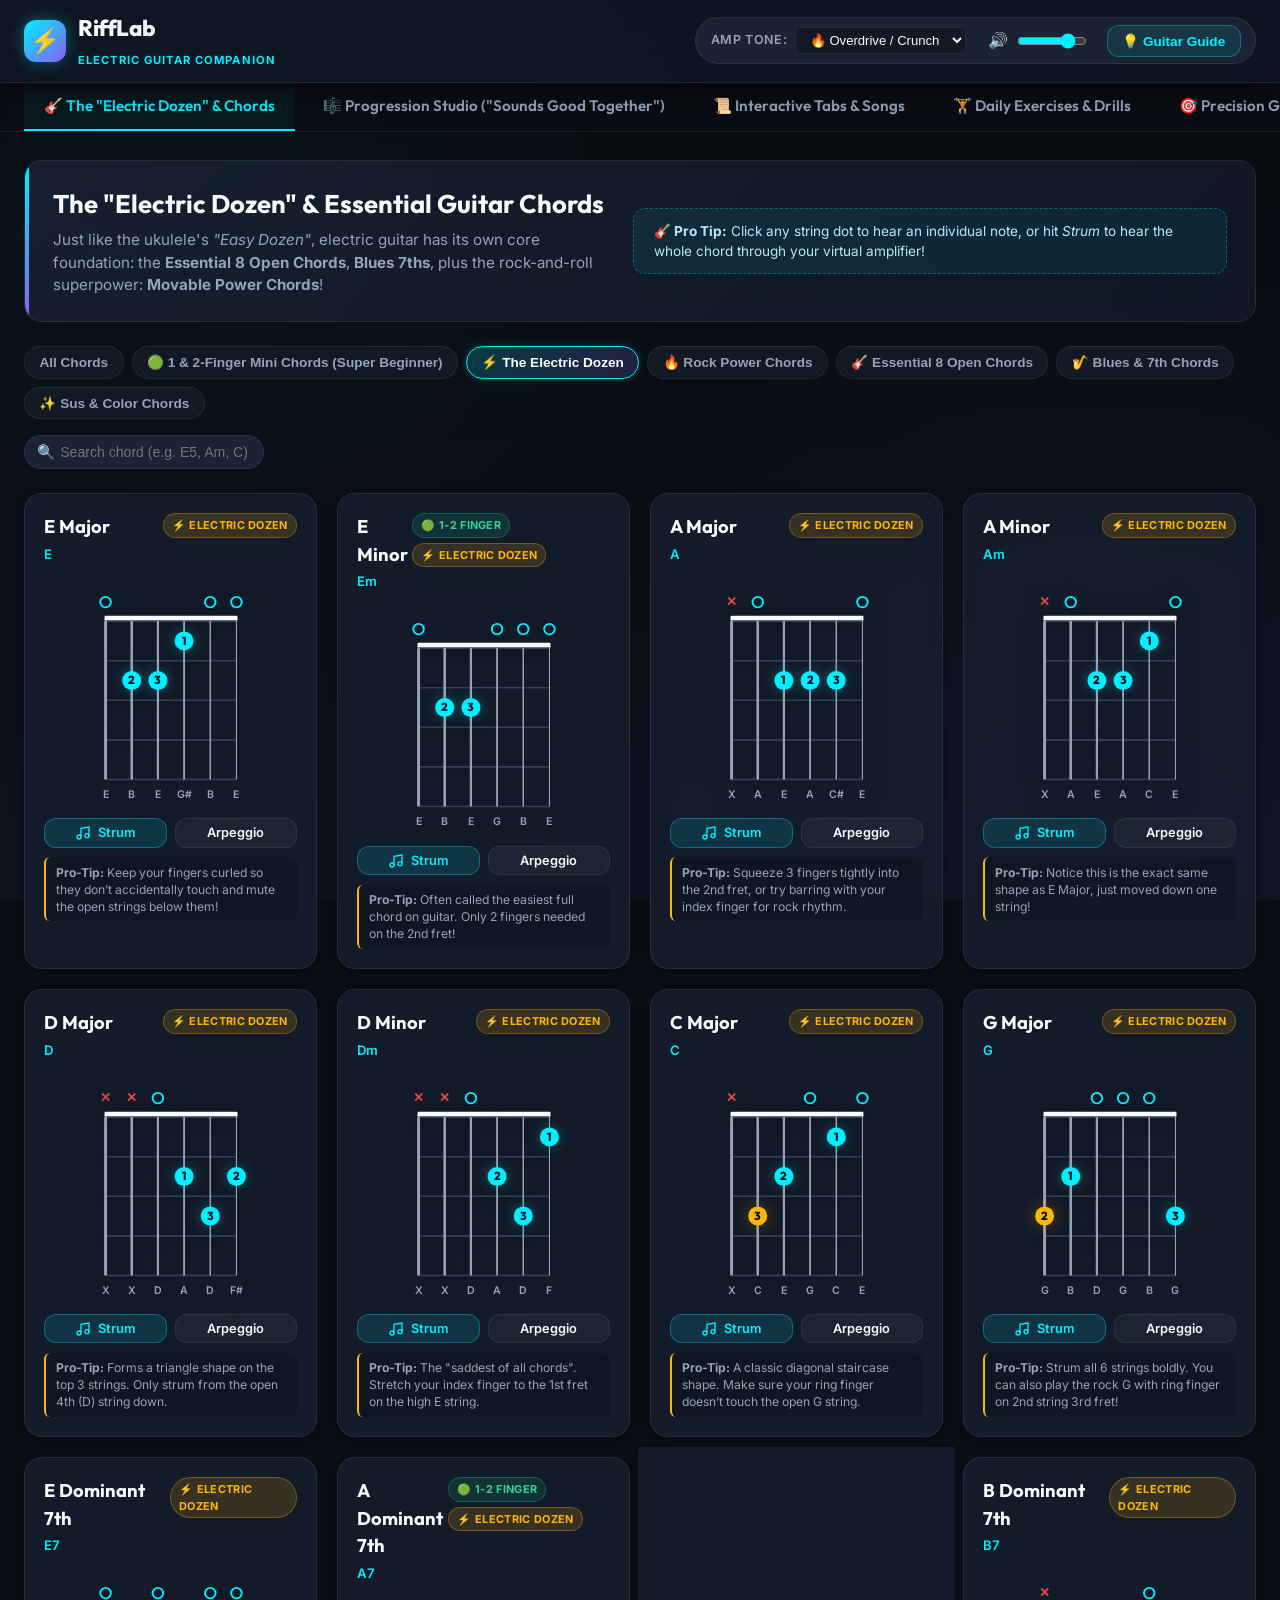
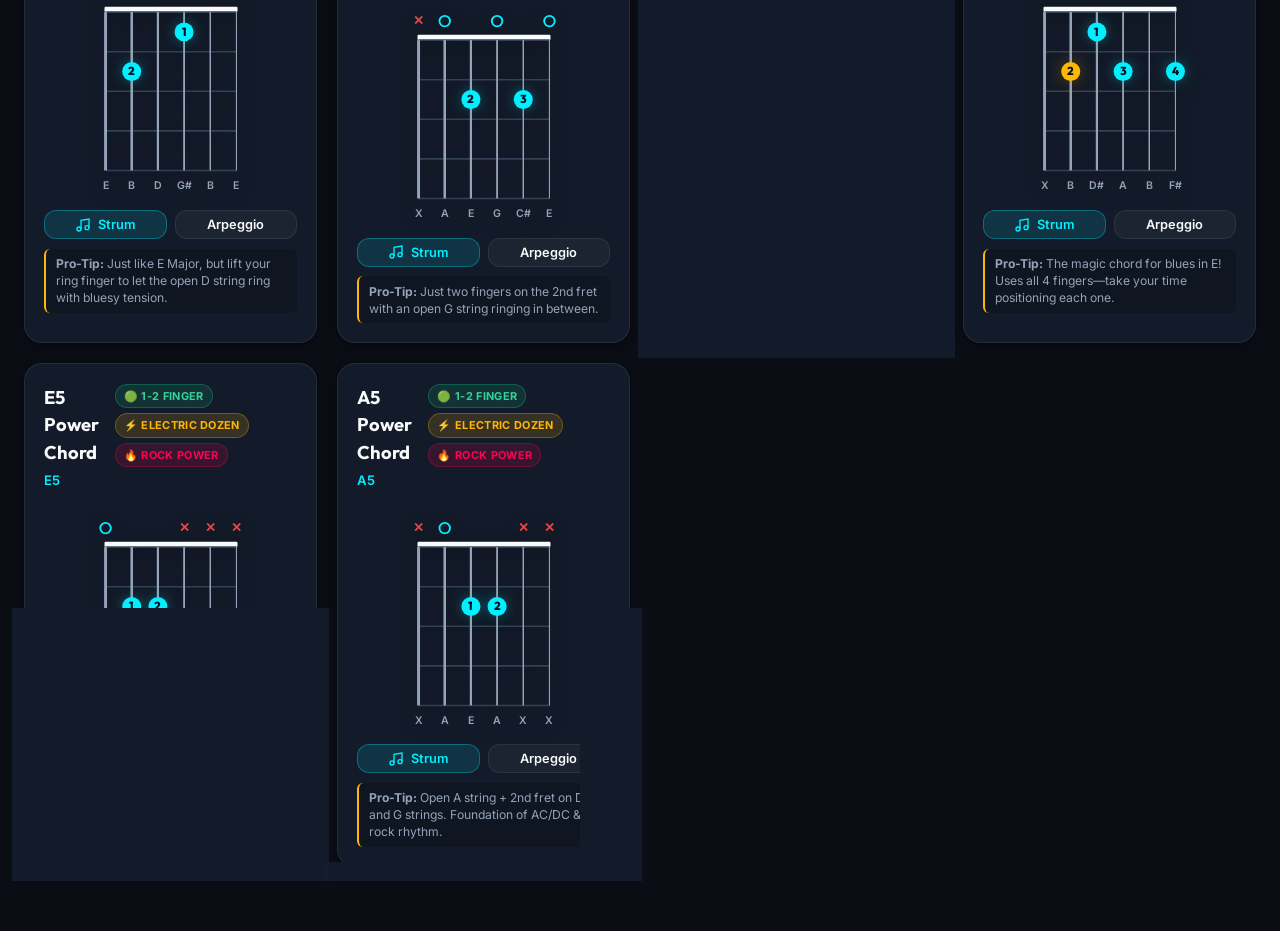
==== commit f442722b: "feat: Add printable drill sheets, chord cheatsheets, weekly practice logs, and blank TAB manuscripts" ====
--- a/index.html
+++ b/index.html
@@ -12,6 +12,7 @@
   <link rel="stylesheet" href="css/tuner.css">
   <link rel="stylesheet" href="css/tab-player.css">
   <link rel="stylesheet" href="css/exercises.css">
+  <link rel="stylesheet" href="css/print.css">
 
   <!-- Favicon / App Icon -->
   <link rel="icon" href="data:image/svg+xml,<svg xmlns=%22http://www.w3.org/2000/svg%22 viewBox=%220 0 100 100%22><text y=%22.9em%22 font-size=%2290%22>🎸</text></svg>">
--- a/css/exercises.css
+++ b/css/exercises.css
@@ -105,6 +105,51 @@
   line-height: 1.4;
 }
 
+/* Printable Drills Action Banner */
+.printable-banner-bar {
+  background: linear-gradient(135deg, rgba(30, 41, 63, 0.6) 0%, rgba(18, 24, 38, 0.9) 100%);
+  border: 1px solid var(--accent-cyan);
+  border-radius: var(--radius-lg);
+  padding: 1rem 1.4rem;
+  display: flex;
+  align-items: center;
+  justify-content: space-between;
+  gap: 1.25rem;
+  flex-wrap: wrap;
+  box-shadow: 0 0 15px rgba(0, 240, 255, 0.08);
+}
+
+.printable-banner-info {
+  display: flex;
+  align-items: center;
+  gap: 0.9rem;
+}
+
+.printable-banner-icon {
+  font-size: 1.75rem;
+}
+
+.printable-banner-info h4 {
+  font-family: var(--font-display);
+  font-size: 1.05rem;
+  font-weight: 700;
+  color: var(--accent-cyan);
+  margin-bottom: 0.15rem;
+}
+
+.printable-banner-info p {
+  font-size: 0.84rem;
+  color: var(--color-text-secondary);
+  margin: 0;
+}
+
+.printable-btn-group {
+  display: flex;
+  align-items: center;
+  gap: 0.5rem;
+  flex-wrap: wrap;
+}
+
 /* Exercises Grid */
 .exercises-grid {
   display: grid;
--- a/css/print.css
+++ b/css/print.css
@@ -0,0 +1,316 @@
+/**
+ * Printable Worksheets & Music Stand Cheatsheets Styling
+ * Optimized for crisp black & white / ink-friendly paper printing (A4 / Letter).
+ */
+
+/* Printable Modal / Drawer on Screen */
+.printable-modal-content {
+  max-width: 900px;
+  width: 95vw;
+  max-height: 90vh;
+  overflow-y: auto;
+  background: var(--bg-secondary);
+  border: 1px solid var(--color-border);
+  border-radius: var(--radius-xl);
+  padding: 2rem;
+  box-shadow: var(--shadow-lg);
+  color: var(--color-text-primary);
+}
+
+.printable-toolbar {
+  display: flex;
+  align-items: center;
+  justify-content: space-between;
+  gap: 1rem;
+  margin-bottom: 1.5rem;
+  padding-bottom: 1rem;
+  border-bottom: 1px solid var(--color-border);
+  flex-wrap: wrap;
+}
+
+.printable-selector-group {
+  display: flex;
+  align-items: center;
+  gap: 0.75rem;
+}
+
+/* On-Screen Preview Paper Wrapper */
+.print-paper-preview {
+  background: #ffffff;
+  color: #111827;
+  padding: 2.5rem;
+  border-radius: var(--radius-md);
+  box-shadow: 0 4px 20px rgba(0, 0, 0, 0.35);
+  font-family: -apple-system, BlinkMacSystemFont, "Segoe UI", Roboto, Helvetica, Arial, sans-serif;
+  margin: 0 auto;
+  max-width: 800px;
+  line-height: 1.4;
+}
+
+/* Printable Sheet Content Styling */
+.sheet-header {
+  display: flex;
+  align-items: center;
+  justify-content: space-between;
+  border-bottom: 2px solid #111827;
+  padding-bottom: 0.75rem;
+  margin-bottom: 1.25rem;
+}
+
+.sheet-title-group h2 {
+  font-size: 1.5rem;
+  font-weight: 800;
+  color: #111827;
+  margin: 0 0 0.2rem 0;
+}
+
+.sheet-title-group p {
+  font-size: 0.85rem;
+  color: #4b5563;
+  margin: 0;
+}
+
+.sheet-meta-box {
+  display: flex;
+  gap: 1.5rem;
+  font-size: 0.85rem;
+  font-weight: 600;
+  color: #374151;
+}
+
+.meta-field {
+  border-bottom: 1px solid #9ca3af;
+  padding: 0 0.5rem 0.2rem 0.5rem;
+  min-width: 100px;
+}
+
+/* Drill Block in Print */
+.drill-block {
+  margin-bottom: 1.2rem;
+  page-break-inside: avoid;
+}
+
+.drill-block-header {
+  display: flex;
+  align-items: center;
+  justify-content: space-between;
+  background: #f3f4f6;
+  padding: 0.4rem 0.75rem;
+  border-left: 4px solid #111827;
+  border-radius: 3px;
+  margin-bottom: 0.5rem;
+}
+
+.drill-title {
+  font-size: 0.95rem;
+  font-weight: 700;
+  color: #111827;
+  margin: 0;
+}
+
+.drill-meta {
+  font-size: 0.8rem;
+  font-weight: 600;
+  color: #4b5563;
+}
+
+.drill-instruction {
+  font-size: 0.82rem;
+  color: #374151;
+  margin: 0 0 0.4rem 0;
+}
+
+/* Printable 6-String TAB Notation Staff */
+.printable-tab-staff {
+  background: #ffffff;
+  border: 1px solid #d1d5db;
+  border-radius: 4px;
+  padding: 0.6rem 0.75rem;
+  font-family: "Courier New", Courier, monospace;
+  font-size: 0.82rem;
+  font-weight: 700;
+  line-height: 1.35;
+  color: #111827;
+  white-space: pre;
+  overflow-x: auto;
+}
+
+/* Printable Chord Grid Boxes */
+.printable-chords-grid {
+  display: grid;
+  grid-template-columns: repeat(4, 1fr);
+  gap: 1rem;
+  margin-bottom: 1.5rem;
+  page-break-inside: avoid;
+}
+
+.printable-chord-box {
+  border: 1px solid #d1d5db;
+  border-radius: 4px;
+  padding: 0.6rem;
+  text-align: center;
+  background: #fafafa;
+}
+
+.printable-chord-name {
+  font-size: 1rem;
+  font-weight: 800;
+  color: #111827;
+  margin-bottom: 0.2rem;
+}
+
+.printable-chord-formula {
+  font-size: 0.75rem;
+  color: #4b5563;
+  margin-bottom: 0.4rem;
+}
+
+.printable-chord-svg {
+  margin: 0 auto;
+  display: block;
+}
+
+/* Printable Practice Log Table */
+.printable-log-table {
+  width: 100%;
+  border-collapse: collapse;
+  margin-top: 1rem;
+  font-size: 0.85rem;
+}
+
+.printable-log-table th,
+.printable-log-table td {
+  border: 1px solid #9ca3af;
+  padding: 0.6rem 0.75rem;
+  text-align: left;
+}
+
+.printable-log-table th {
+  background: #f3f4f6;
+  font-weight: 700;
+  color: #111827;
+}
+
+.printable-log-table td {
+  height: 2.2rem;
+}
+
+/* Blank Manuscript Staves */
+.blank-tab-staff {
+  margin-bottom: 1.5rem;
+}
+
+.blank-staff-lines {
+  height: 70px;
+  border-top: 1px solid #6b7280;
+  border-bottom: 1px solid #6b7280;
+  background: repeating-linear-gradient(
+    to bottom,
+    transparent,
+    transparent 13px,
+    #9ca3af 13px,
+    #9ca3af 14px
+  );
+  position: relative;
+  margin-left: 30px;
+}
+
+.blank-staff-label {
+  position: absolute;
+  left: -28px;
+  top: 15px;
+  font-weight: 800;
+  font-family: "Courier New", monospace;
+  font-size: 0.9rem;
+  color: #374151;
+}
+
+/* =========================================================
+   @media print (Paper Output Mode)
+   ========================================================= */
+@media print {
+  /* Hide all app UI chrome */
+  body {
+    background: #ffffff !important;
+    color: #000000 !important;
+    margin: 0 !important;
+    padding: 0 !important;
+  }
+
+  .app-header,
+  .app-nav-bar,
+  .filter-toolbar,
+  .printable-toolbar,
+  .btn,
+  .btn-close,
+  .app-main > section:not(#section-exercises),
+  .section-banner,
+  .modal-header,
+  .details-card {
+    display: none !important;
+  }
+
+  dialog.modal-dialog {
+    display: block !important;
+    position: static !important;
+    max-width: 100% !important;
+    width: 100% !important;
+    height: auto !important;
+    max-height: none !important;
+    padding: 0 !important;
+    margin: 0 !important;
+    border: none !important;
+    box-shadow: none !important;
+    background: #ffffff !important;
+  }
+
+  .printable-modal-content {
+    background: #ffffff !important;
+    border: none !important;
+    padding: 0 !important;
+    box-shadow: none !important;
+    max-width: 100% !important;
+    width: 100% !important;
+  }
+
+  .print-paper-preview {
+    box-shadow: none !important;
+    padding: 0 !important;
+    margin: 0 !important;
+    max-width: 100% !important;
+    width: 100% !important;
+  }
+
+  .sheet-header {
+    border-bottom: 2px solid #000000 !important;
+  }
+
+  .drill-block-header {
+    background: #eeeeee !important;
+    border-left: 4px solid #000000 !important;
+  }
+
+  .printable-tab-staff {
+    border: 1px solid #000000 !important;
+    background: #ffffff !important;
+    color: #000000 !important;
+  }
+
+  .printable-chord-box {
+    border: 1px solid #888888 !important;
+    background: #ffffff !important;
+  }
+
+  .printable-log-table th,
+  .printable-log-table td {
+    border: 1px solid #000000 !important;
+  }
+
+  .printable-log-table th {
+    background: #eeeeee !important;
+  }
+
+  .page-break {
+    page-break-before: always;
+  }
+}
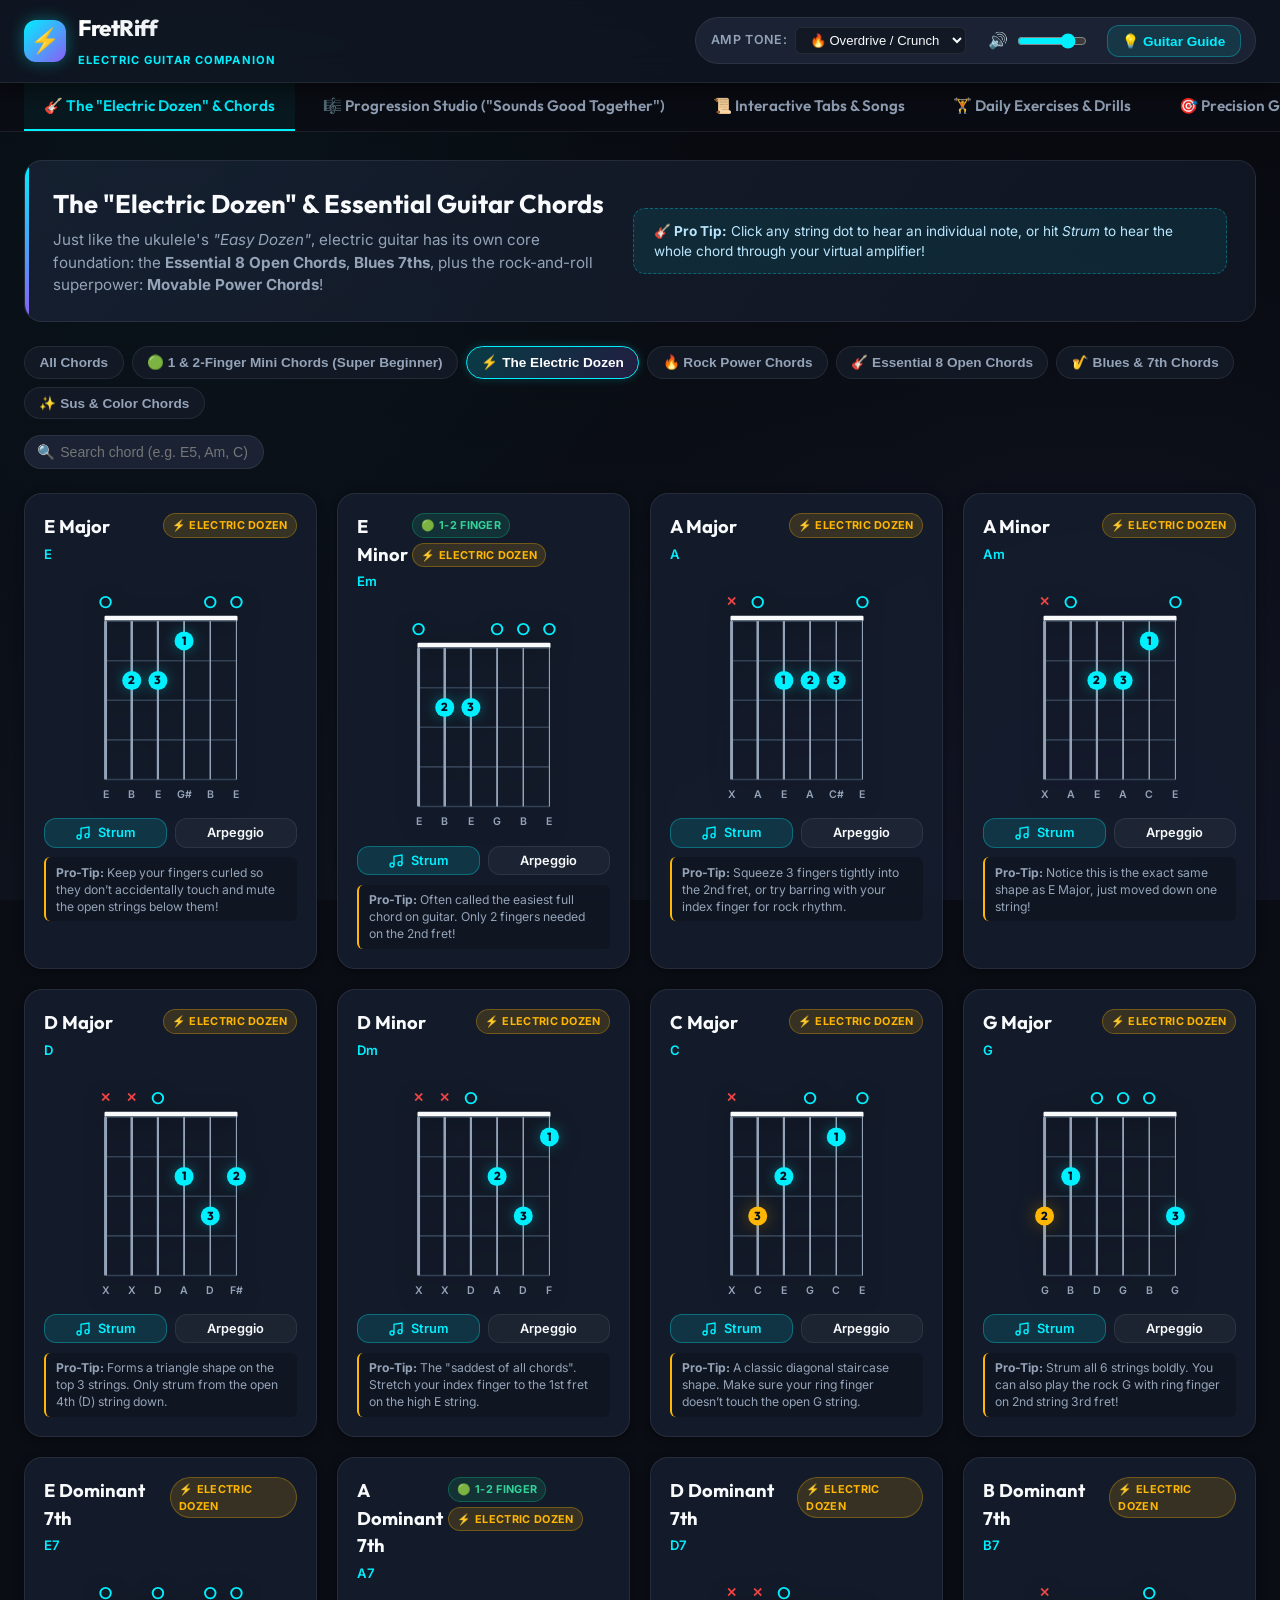
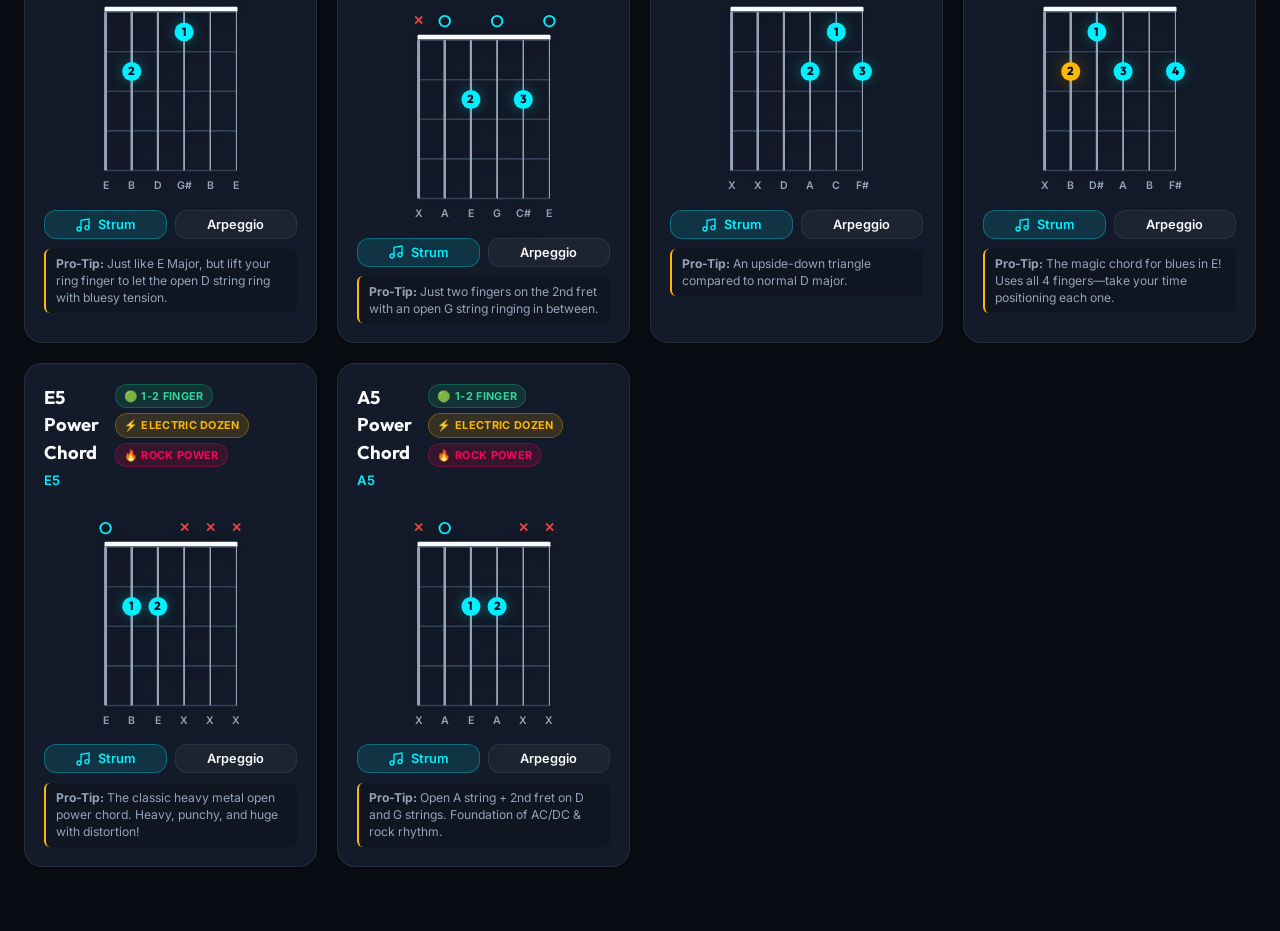
==== commit f4f44c60: "chore: rename branding and links to FretRiff / fretriff" ====
--- a/index.html
+++ b/index.html
@@ -3,8 +3,8 @@
 <head>
   <meta charset="UTF-8">
   <meta name="viewport" content="width=device-width, initial-scale=1.0">
-  <title>RiffLab - Electric Guitar Companion | Chords, Progressions, Tabs & Tuner</title>
-  <meta name="description" content="Interactive Electric Guitar companion for beginners. Learn the Electric Dozen, rock power chords, chord progressions, interactive tabs, and use the real-time guitar tuner.">
+  <title>FretRiff - Electric Guitar Companion | Chords, Progressions, Tabs & Tuner</title>
+  <meta name="description" content="FretRiff: Interactive Electric Guitar companion for beginners. Learn the Electric Dozen, rock power chords, chord progressions, interactive tabs, and use the real-time guitar tuner.">
 
   <!-- Stylesheets -->
   <link rel="stylesheet" href="css/main.css">
@@ -25,7 +25,7 @@
       <div class="brand-group">
         <div class="brand-icon">⚡</div>
         <div class="brand-text">
-          <h1>RiffLab</h1>
+          <h1>FretRiff</h1>
           <span class="brand-badge">Electric Guitar Companion</span>
         </div>
       </div>
--- a/css/main.css
+++ b/css/main.css
@@ -1,5 +1,5 @@
 /**
- * RiffLab - Electric Guitar Companion Design System
+ * FretRiff - Electric Guitar Companion Design System
  * Cyber-Rock Studio Dark Theme
  */
 
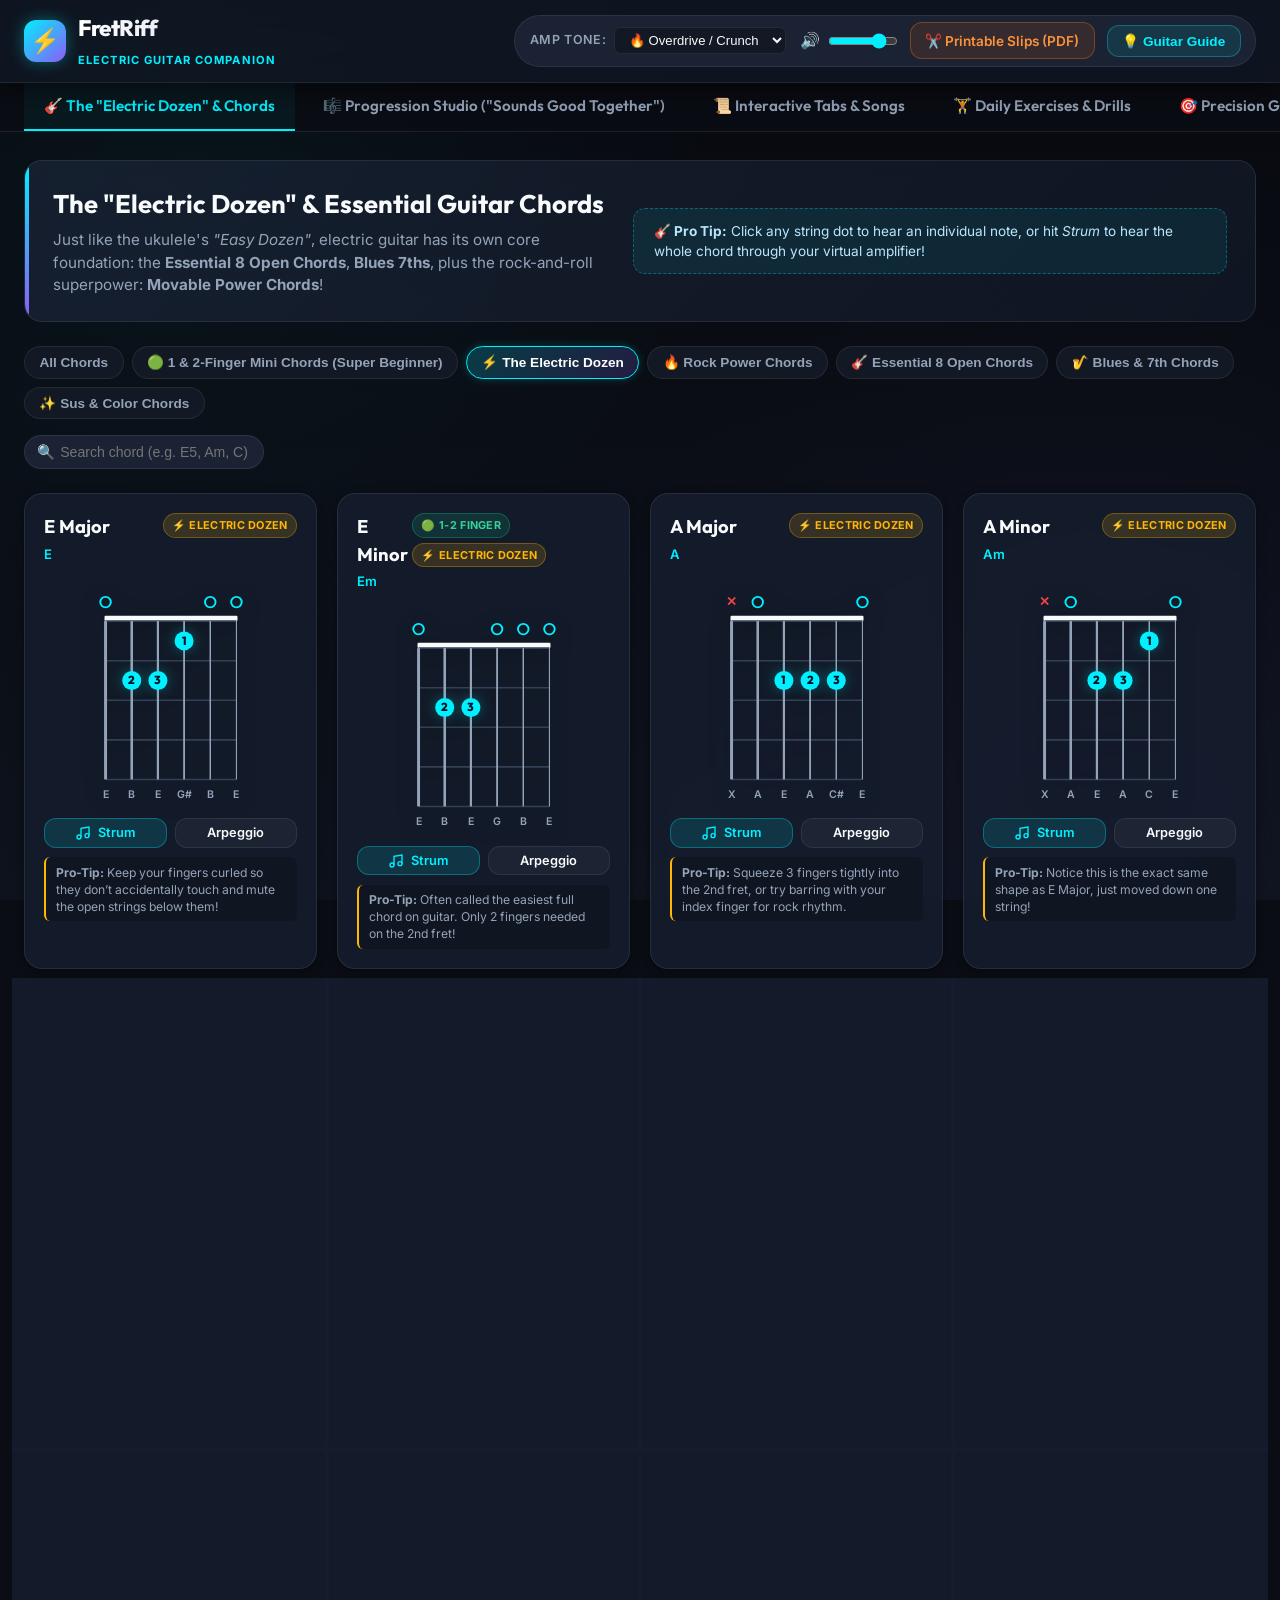
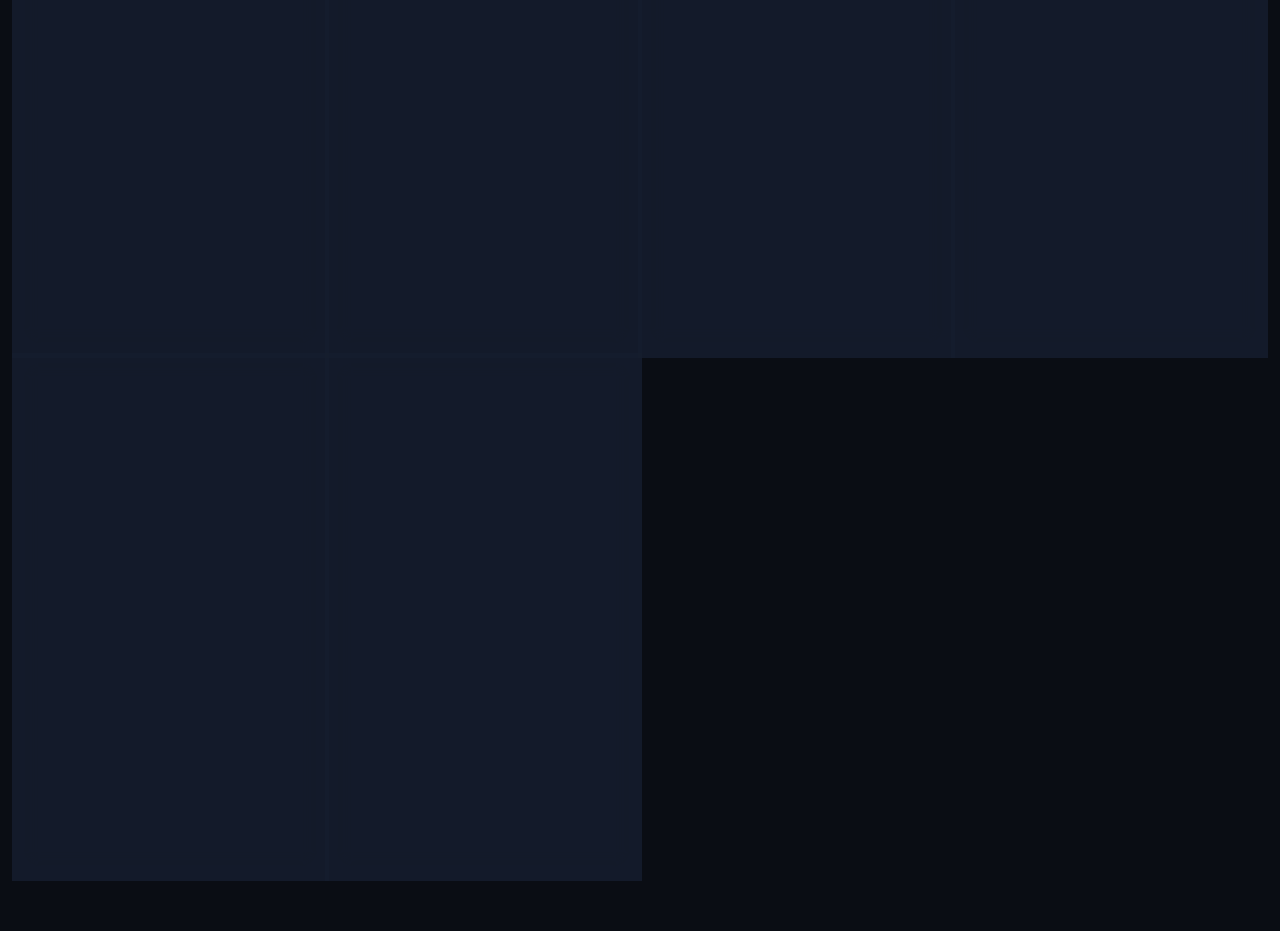
==== commit 2726eecb: "feat: add printable 4-up cut-out handout slips PDF with QR code and top header link" ====
--- a/index.html
+++ b/index.html
@@ -46,6 +46,10 @@
           <input type="range" id="master-vol-slider" min="0" max="1" step="0.05" value="0.8" class="vol-slider" title="Master Volume">
         </div>
 
+        <a href="fretriff-handout-slips.pdf" target="_blank" class="header-action-btn pdf-btn" id="btn-header-pdf" title="Printable Cut-Out Slips with QR Code (PDF)">
+          ✂️ Printable Slips (PDF)
+        </a>
+
         <button id="btn-open-theory-guide" class="header-action-btn" title="Open Electric Guitar Guide">
           💡 Guitar Guide
         </button>
--- a/css/main.css
+++ b/css/main.css
@@ -133,11 +133,12 @@
 .amp-control-panel {
   display: flex;
   align-items: center;
-  gap: 1.25rem;
+  gap: 0.75rem;
   background: var(--bg-input);
   padding: 0.4rem 0.9rem;
   border-radius: var(--radius-pill);
   border: 1px solid var(--color-border);
+  flex-wrap: wrap;
 }
 
 .amp-control-item {
@@ -203,11 +204,25 @@
   font-weight: 600;
   cursor: pointer;
   transition: all 0.2s ease;
+  text-decoration: none;
+  white-space: nowrap;
 }
 
 .header-action-btn:hover {
   background: rgba(0, 240, 255, 0.2);
   transform: translateY(-1px);
+}
+
+.header-action-btn.pdf-btn {
+  background: rgba(249, 115, 22, 0.12);
+  color: #fb923c;
+  border-color: rgba(249, 115, 22, 0.35);
+}
+
+.header-action-btn.pdf-btn:hover {
+  background: rgba(249, 115, 22, 0.22);
+  border-color: rgba(249, 115, 22, 0.65);
+  color: #fdba74;
 }
 
 /* Main Navigation Tabs */
@@ -695,9 +710,17 @@
   .header-container {
     flex-direction: column;
     align-items: stretch;
+    gap: 0.75rem;
   }
   .amp-control-panel {
-    justify-content: space-between;
+    justify-content: center;
+    border-radius: var(--radius-lg);
+    gap: 0.5rem;
+    padding: 0.5rem 0.75rem;
+  }
+  .header-action-btn {
+    font-size: 0.78rem;
+    padding: 0.35rem 0.65rem;
   }
   .section-banner {
     flex-direction: column;
--- a/css/print.css
+++ b/css/print.css
@@ -226,6 +226,238 @@
 }
 
 /* =========================================================
+   Website Info & QR Cut-Out Slips Styling (4-Up Card Layout)
+   ========================================================= */
+.website-slips-page {
+  display: grid;
+  grid-template-columns: 1fr 1fr;
+  grid-template-rows: 1fr 1fr;
+  position: relative;
+  background: #ffffff;
+  color: #0f172a;
+  min-height: 9.5in;
+  border-radius: 4px;
+}
+
+.cut-line-horizontal {
+  position: absolute;
+  top: 50%;
+  left: 0;
+  right: 0;
+  height: 0;
+  border-top: 2px dashed #64748b;
+  z-index: 10;
+  display: flex;
+  justify-content: space-around;
+  align-items: center;
+  padding: 0 20px;
+  pointer-events: none;
+  transform: translateY(-50%);
+}
+
+.cut-line-vertical {
+  position: absolute;
+  left: 50%;
+  top: 0;
+  bottom: 0;
+  width: 0;
+  border-left: 2px dashed #64748b;
+  z-index: 10;
+  display: flex;
+  flex-direction: column;
+  justify-content: space-around;
+  align-items: center;
+  padding: 40px 0;
+  pointer-events: none;
+  transform: translateX(-50%);
+}
+
+.scissor-label {
+  background: white;
+  padding: 3px 8px;
+  font-size: 11px;
+  color: #334155;
+  font-weight: 800;
+  letter-spacing: 0.08em;
+  border-radius: 4px;
+  border: 1px solid #94a3b8;
+  box-shadow: 0 1px 3px rgba(0,0,0,0.08);
+  white-space: nowrap;
+}
+
+.slip-card {
+  padding: 0.28in 0.24in 0.24in 0.24in;
+  display: flex;
+  flex-direction: column;
+  justify-content: space-between;
+  position: relative;
+  background: #ffffff;
+  border: 1px dashed #e2e8f0;
+  margin: 1px;
+}
+
+.slip-header {
+  display: flex;
+  align-items: center;
+  justify-content: space-between;
+  border-bottom: 2.5px solid #0f172a;
+  padding-bottom: 6px;
+  margin-bottom: 8px;
+}
+
+.slip-brand {
+  display: flex;
+  align-items: center;
+  gap: 8px;
+}
+
+.slip-icon {
+  font-size: 1.6rem;
+  line-height: 1;
+}
+
+.slip-title {
+  font-size: 1.45rem;
+  font-weight: 900;
+  letter-spacing: -0.03em;
+  color: #0f172a;
+  line-height: 1;
+}
+
+.slip-subtitle {
+  font-size: 0.7rem;
+  font-weight: 700;
+  text-transform: uppercase;
+  letter-spacing: 0.07em;
+  color: #0284c7;
+  display: block;
+  margin-top: 2px;
+}
+
+.slip-badge {
+  background: #0f172a;
+  color: #ffffff;
+  padding: 3px 8px;
+  border-radius: 999px;
+  font-size: 0.62rem;
+  font-weight: 800;
+  text-transform: uppercase;
+  letter-spacing: 0.05em;
+}
+
+.slip-body {
+  display: grid;
+  grid-template-columns: 1.4in 1fr;
+  gap: 10px;
+  align-items: center;
+  flex: 1;
+  margin: 4px 0;
+}
+
+.slip-qr-col {
+  display: flex;
+  flex-direction: column;
+  align-items: center;
+  text-align: center;
+  background: #f8fafc;
+  border: 1.5px solid #0f172a;
+  border-radius: 10px;
+  padding: 6px 4px 5px 4px;
+  box-shadow: 2px 2px 0px rgba(15, 23, 42, 0.1);
+}
+
+.qr-image {
+  width: 1.15in;
+  height: 1.15in;
+  image-rendering: pixelated;
+  display: block;
+  border-radius: 4px;
+}
+
+.qr-scan-hint {
+  font-size: 0.58rem;
+  font-weight: 900;
+  color: #0284c7;
+  text-transform: uppercase;
+  letter-spacing: 0.05em;
+  margin-top: 4px;
+  white-space: nowrap;
+}
+
+.qr-url {
+  font-family: 'JetBrains Mono', monospace;
+  font-size: 0.5rem;
+  font-weight: 800;
+  color: #0f172a;
+  white-space: nowrap;
+  margin-top: 2px;
+}
+
+.slip-features {
+  list-style: none;
+  display: flex;
+  flex-direction: column;
+  gap: 4px;
+}
+
+.slip-features li {
+  font-size: 0.68rem;
+  color: #334155;
+  display: flex;
+  align-items: flex-start;
+  gap: 5px;
+  line-height: 1.25;
+}
+
+.feature-icon {
+  font-size: 0.78rem;
+  flex-shrink: 0;
+  margin-top: -1px;
+}
+
+.slip-features strong {
+  color: #0f172a;
+  font-weight: 800;
+}
+
+.slip-banner {
+  background: #f0fdf4;
+  border: 1.5px solid #86efac;
+  border-radius: 8px;
+  padding: 5px 8px;
+  margin-top: 6px;
+  font-size: 0.65rem;
+  color: #166534;
+  display: flex;
+  align-items: center;
+  justify-content: center;
+  text-align: center;
+}
+
+.slip-banner-text {
+  font-weight: 700;
+}
+
+.slip-footer {
+  border-top: 1px solid #cbd5e1;
+  padding-top: 5px;
+  margin-top: 6px;
+  display: flex;
+  justify-content: space-between;
+  align-items: center;
+  font-size: 0.58rem;
+  color: #64748b;
+  font-family: 'JetBrains Mono', monospace;
+  font-weight: 600;
+}
+
+.slip-cut-hint {
+  font-family: var(--font-display, sans-serif);
+  font-style: italic;
+  color: #94a3b8;
+}
+
+/* =========================================================
    @media print (Paper Output Mode)
    ========================================================= */
 @media print {
